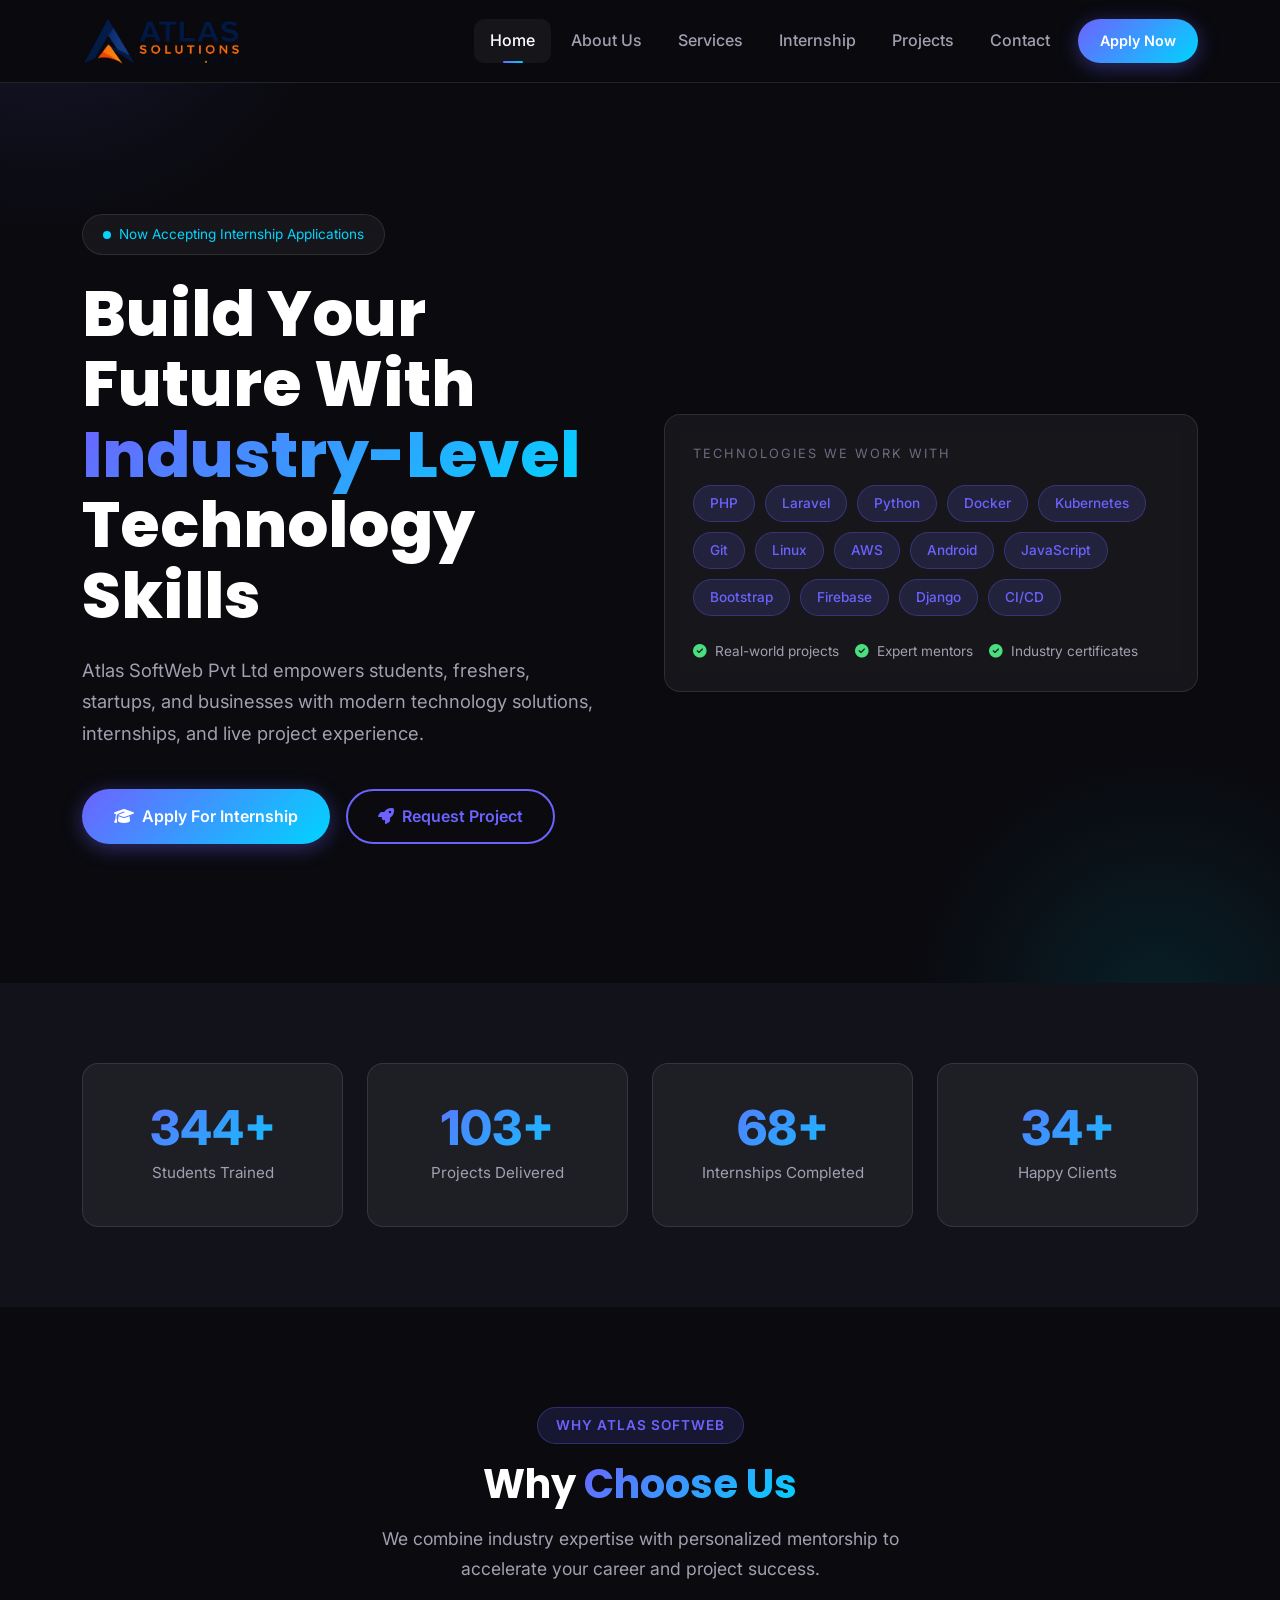
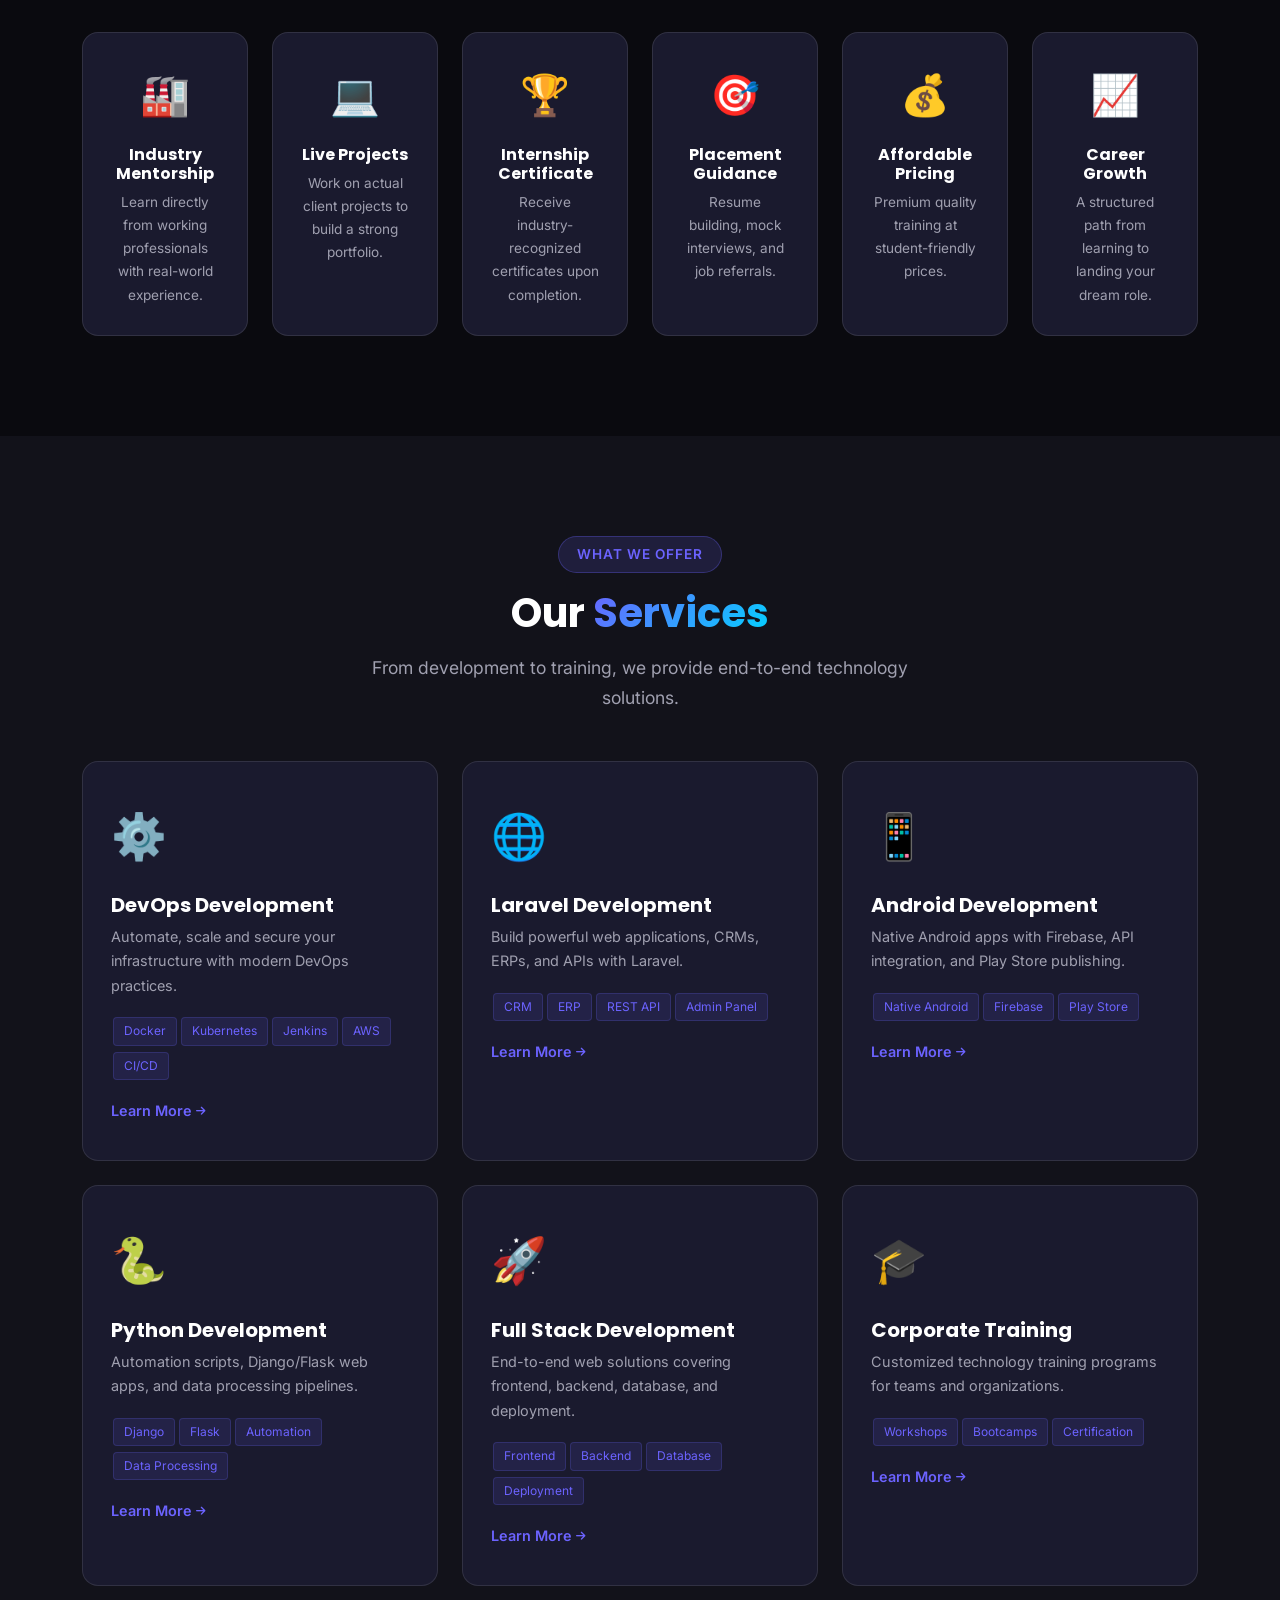
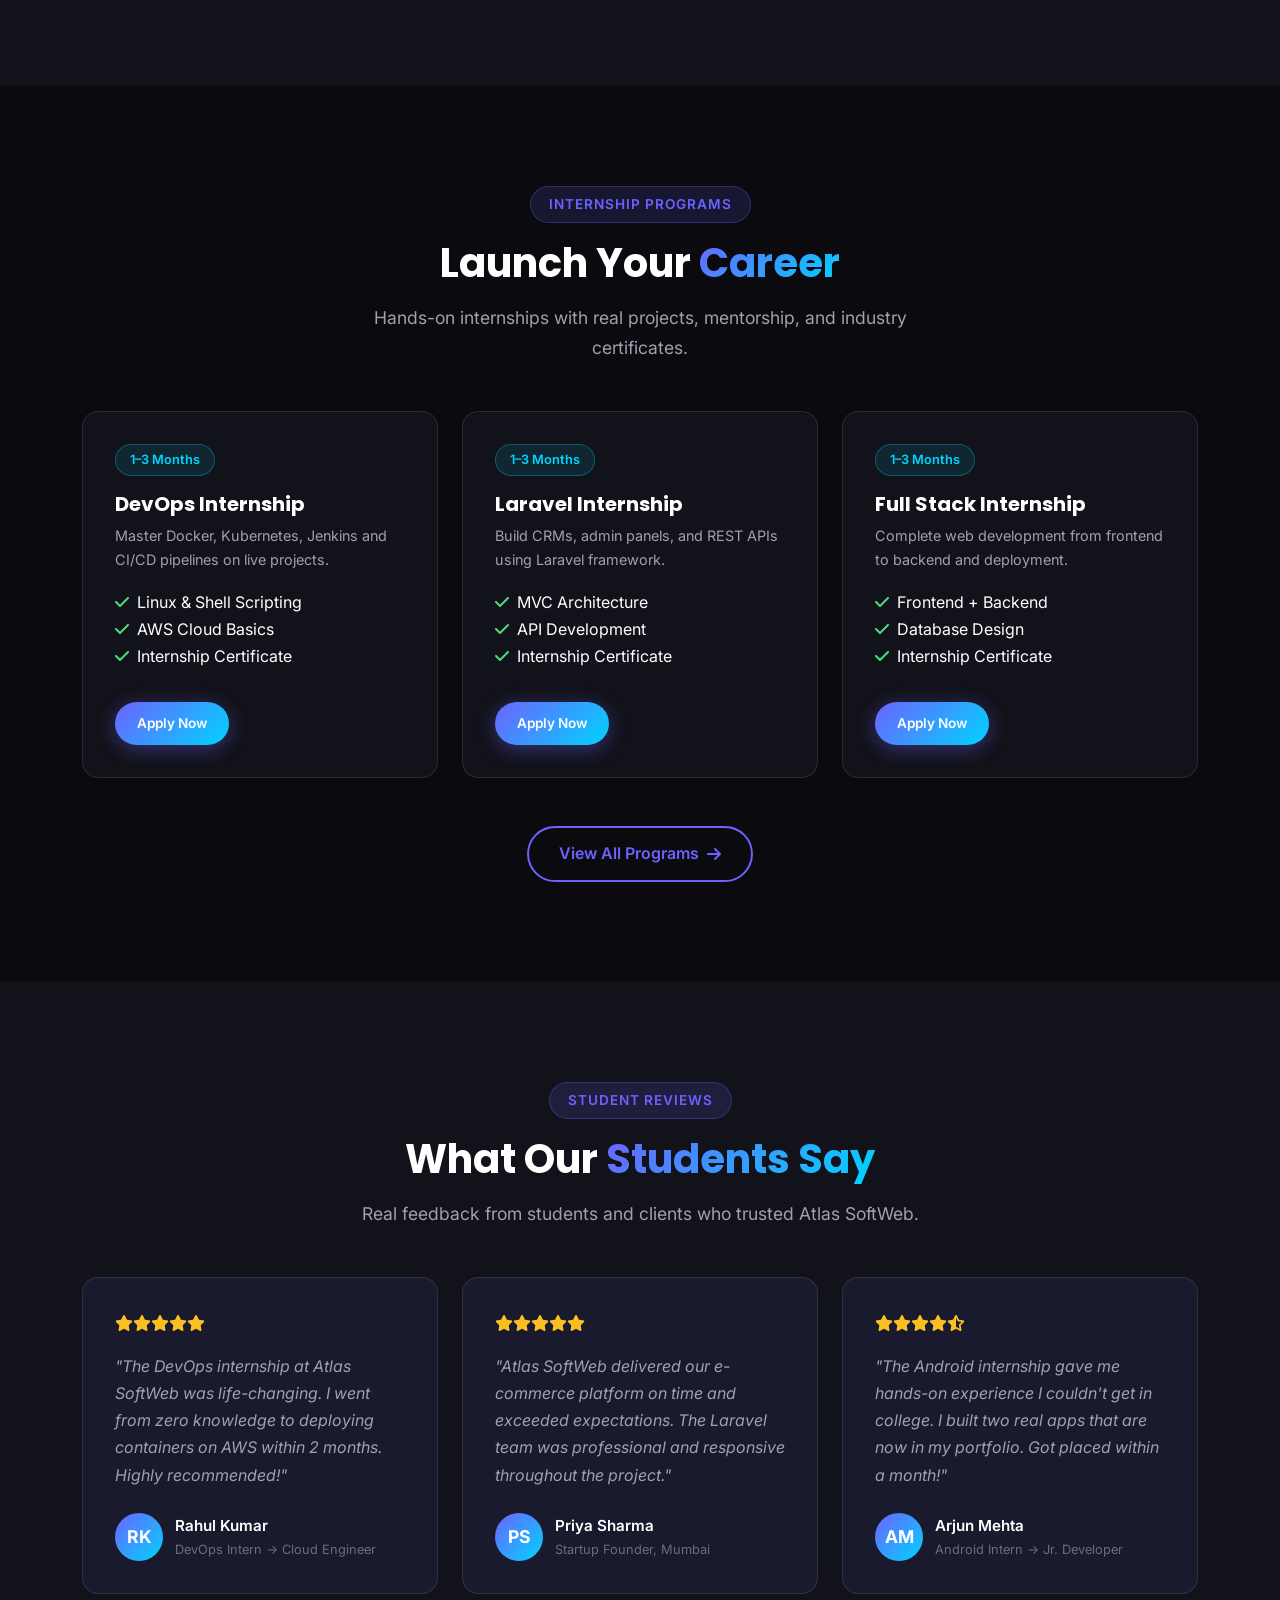
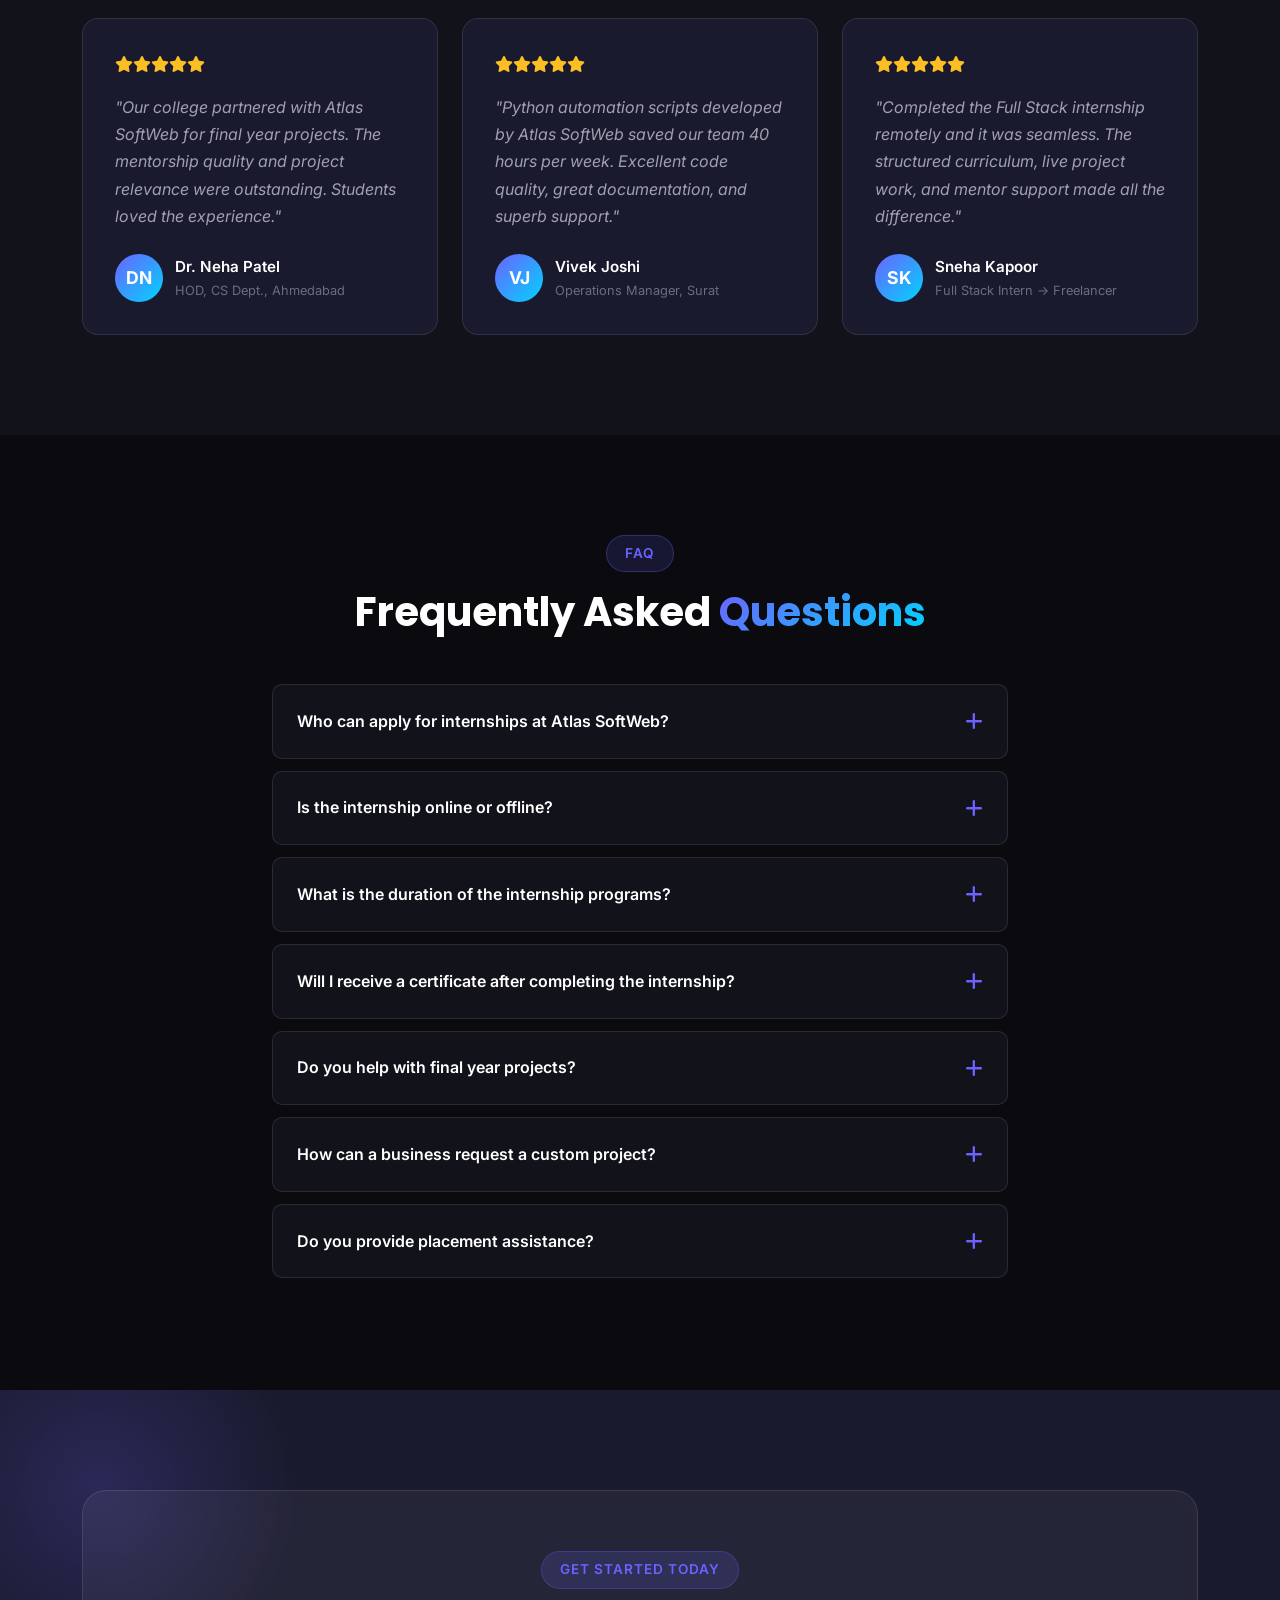
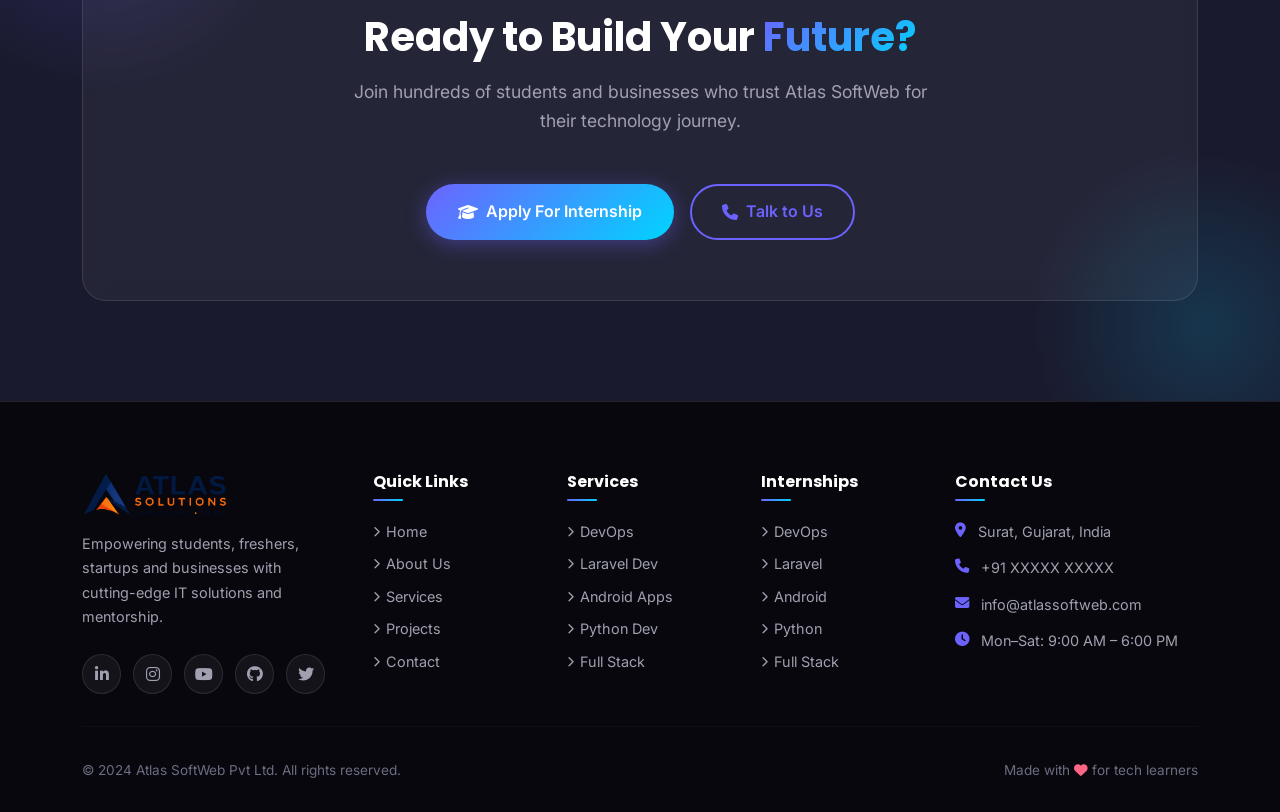
==== index.html @ e5ba309e "Add files via upload Initial Commit..." ====
<!DOCTYPE html>
<html lang="en">
<head>
  <meta charset="UTF-8" />
  <meta name="viewport" content="width=device-width, initial-scale=1.0" />
  <title>Atlas SoftWeb Pvt Ltd | IT Services, Training & Internship</title>
  <meta name="description" content="Atlas SoftWeb Pvt Ltd offers IT services, internship programs, live projects, and corporate training in DevOps, Laravel, Android, Python & Full Stack development." />
  <meta property="og:title" content="Atlas SoftWeb Pvt Ltd | IT Services & Training" />
  <meta property="og:description" content="Empowering students, freshers, startups and businesses with modern technology solutions, internships and live project experience." />
  <meta property="og:type" content="website" />
  <!-- Bootstrap 5 -->
  <link rel="stylesheet" href="https://cdn.jsdelivr.net/npm/bootstrap@5.3.2/dist/css/bootstrap.min.css" />
  <!-- Font Awesome -->
  <link rel="stylesheet" href="https://cdnjs.cloudflare.com/ajax/libs/font-awesome/6.5.0/css/all.min.css" />
  <!-- Google Fonts -->
  <link rel="preconnect" href="https://fonts.googleapis.com" />
  <link rel="preconnect" href="https://fonts.gstatic.com" crossorigin />
  <link href="https://fonts.googleapis.com/css2?family=Inter:wght@400;500;600&family=Poppins:wght@600;700;800&display=swap" rel="stylesheet" />
  <link rel="stylesheet" href="assets/css/style.css" />
</head>
<body>

<!-- ===== NAVBAR ===== -->
<nav class="navbar navbar-expand-lg">
  <div class="container">
    <a class="navbar-brand" href="index.html">
      <img src="assets/images/logo-optimized.png" onerror="this.src='assets/images/logo.svg'" alt="Atlas SoftWeb Pvt Ltd Logo" />
    </a>
    <button class="navbar-toggler" type="button" data-bs-toggle="collapse" data-bs-target="#navMenu" aria-controls="navMenu" aria-expanded="false" aria-label="Toggle navigation">
      <span class="navbar-toggler-icon"></span>
    </button>
    <div class="collapse navbar-collapse" id="navMenu">
      <ul class="navbar-nav ms-auto align-items-lg-center gap-1">
        <li class="nav-item"><a class="nav-link active" href="index.html">Home</a></li>
        <li class="nav-item"><a class="nav-link" href="about.html">About Us</a></li>
        <li class="nav-item"><a class="nav-link" href="services.html">Services</a></li>
        <li class="nav-item"><a class="nav-link" href="internship.html">Internship</a></li>
        <li class="nav-item"><a class="nav-link" href="projects.html">Projects</a></li>
        <li class="nav-item"><a class="nav-link" href="contact.html">Contact</a></li>
        <li class="nav-item ms-lg-2">
          <a class="btn-primary-custom" href="internship.html" style="padding:10px 22px;font-size:0.9rem;">Apply Now</a>
        </li>
      </ul>
    </div>
  </div>
</nav>

<!-- ===== HERO ===== -->
<section class="hero-section">
  <div class="container position-relative" style="z-index:1;">
    <div class="row align-items-center g-5">
      <div class="col-lg-6">
        <div class="hero-badge fade-in">
          <span class="dot"></span>
          Now Accepting Internship Applications
        </div>
        <h1 class="hero-title fade-in">
          Build Your Future With
          <span class="gradient-text">Industry-Level</span>
          Technology Skills
        </h1>
        <p class="hero-subtitle fade-in">Atlas SoftWeb Pvt Ltd empowers students, freshers, startups, and businesses with modern technology solutions, internships, and live project experience.</p>
        <div class="hero-buttons fade-in">
          <a href="internship.html" class="btn-primary-custom"><i class="fas fa-graduation-cap"></i> Apply For Internship</a>
          <a href="contact.html" class="btn-outline-custom"><i class="fas fa-rocket"></i> Request Project</a>
        </div>
      </div>
      <div class="col-lg-6 fade-in-right">
        <div class="tech-card">
          <p class="tech-card-title">Technologies We Work With</p>
          <div class="tech-tags">
            <span class="tech-tag">PHP</span>
            <span class="tech-tag">Laravel</span>
            <span class="tech-tag">Python</span>
            <span class="tech-tag">Docker</span>
            <span class="tech-tag">Kubernetes</span>
            <span class="tech-tag">Git</span>
            <span class="tech-tag">Linux</span>
            <span class="tech-tag">AWS</span>
            <span class="tech-tag">Android</span>
            <span class="tech-tag">JavaScript</span>
            <span class="tech-tag">Bootstrap</span>
            <span class="tech-tag">Firebase</span>
            <span class="tech-tag">Django</span>
            <span class="tech-tag">CI/CD</span>
          </div>
          <div class="mt-4 d-flex gap-3 flex-wrap">
            <div class="d-flex align-items-center gap-2" style="color:var(--text-secondary);font-size:.85rem;">
              <i class="fas fa-check-circle" style="color:#4ade80;"></i> Real-world projects
            </div>
            <div class="d-flex align-items-center gap-2" style="color:var(--text-secondary);font-size:.85rem;">
              <i class="fas fa-check-circle" style="color:#4ade80;"></i> Expert mentors
            </div>
            <div class="d-flex align-items-center gap-2" style="color:var(--text-secondary);font-size:.85rem;">
              <i class="fas fa-check-circle" style="color:#4ade80;"></i> Industry certificates
            </div>
          </div>
        </div>
      </div>
    </div>
  </div>
</section>

<!-- ===== STATS ===== -->
<section class="stats-section">
  <div class="container">
    <div class="row g-4">
      <div class="col-6 col-lg-3 fade-in">
        <div class="stat-card">
          <div class="stat-number" data-count="500" data-suffix="+">0+</div>
          <div class="stat-label">Students Trained</div>
        </div>
      </div>
      <div class="col-6 col-lg-3 fade-in">
        <div class="stat-card">
          <div class="stat-number" data-count="150" data-suffix="+">0+</div>
          <div class="stat-label">Projects Delivered</div>
        </div>
      </div>
      <div class="col-6 col-lg-3 fade-in">
        <div class="stat-card">
          <div class="stat-number" data-count="100" data-suffix="+">0+</div>
          <div class="stat-label">Internships Completed</div>
        </div>
      </div>
      <div class="col-6 col-lg-3 fade-in">
        <div class="stat-card">
          <div class="stat-number" data-count="50" data-suffix="+">0+</div>
          <div class="stat-label">Happy Clients</div>
        </div>
      </div>
    </div>
  </div>
</section>

<!-- ===== WHY CHOOSE US ===== -->
<section class="why-section">
  <div class="container">
    <div class="text-center mb-5 fade-in">
      <span class="section-badge">Why Atlas SoftWeb</span>
      <h2 class="section-title">Why <span class="gradient-text">Choose Us</span></h2>
      <p class="section-subtitle">We combine industry expertise with personalized mentorship to accelerate your career and project success.</p>
    </div>
    <div class="row g-4">
      <div class="col-md-4 col-lg-2 fade-in"><div class="why-card"><span class="why-icon">🏭</span><h6>Industry Mentorship</h6><p style="color:var(--text-secondary);font-size:.85rem;margin:0;">Learn directly from working professionals with real-world experience.</p></div></div>
      <div class="col-md-4 col-lg-2 fade-in"><div class="why-card"><span class="why-icon">💻</span><h6>Live Projects</h6><p style="color:var(--text-secondary);font-size:.85rem;margin:0;">Work on actual client projects to build a strong portfolio.</p></div></div>
      <div class="col-md-4 col-lg-2 fade-in"><div class="why-card"><span class="why-icon">🏆</span><h6>Internship Certificate</h6><p style="color:var(--text-secondary);font-size:.85rem;margin:0;">Receive industry-recognized certificates upon completion.</p></div></div>
      <div class="col-md-4 col-lg-2 fade-in"><div class="why-card"><span class="why-icon">🎯</span><h6>Placement Guidance</h6><p style="color:var(--text-secondary);font-size:.85rem;margin:0;">Resume building, mock interviews, and job referrals.</p></div></div>
      <div class="col-md-4 col-lg-2 fade-in"><div class="why-card"><span class="why-icon">💰</span><h6>Affordable Pricing</h6><p style="color:var(--text-secondary);font-size:.85rem;margin:0;">Premium quality training at student-friendly prices.</p></div></div>
      <div class="col-md-4 col-lg-2 fade-in"><div class="why-card"><span class="why-icon">📈</span><h6>Career Growth</h6><p style="color:var(--text-secondary);font-size:.85rem;margin:0;">A structured path from learning to landing your dream role.</p></div></div>
    </div>
  </div>
</section>

<!-- ===== SERVICES ===== -->
<section class="services-section">
  <div class="container">
    <div class="text-center mb-5 fade-in">
      <span class="section-badge">What We Offer</span>
      <h2 class="section-title">Our <span class="gradient-text">Services</span></h2>
      <p class="section-subtitle">From development to training, we provide end-to-end technology solutions.</p>
    </div>
    <div class="row g-4">
      <div class="col-md-6 col-lg-4 fade-in">
        <div class="service-card h-100">
          <span class="service-icon">⚙️</span>
          <h5>DevOps Development</h5>
          <p style="color:var(--text-secondary);font-size:.9rem;margin-bottom:1rem;">Automate, scale and secure your infrastructure with modern DevOps practices.</p>
          <div><span class="service-tag">Docker</span><span class="service-tag">Kubernetes</span><span class="service-tag">Jenkins</span><span class="service-tag">AWS</span><span class="service-tag">CI/CD</span></div>
          <a href="services.html" class="mt-3 d-inline-flex align-items-center gap-1" style="color:var(--primary);font-size:.9rem;font-weight:600;text-decoration:none;">Learn More <i class="fas fa-arrow-right fa-xs"></i></a>
        </div>
      </div>
      <div class="col-md-6 col-lg-4 fade-in">
        <div class="service-card h-100">
          <span class="service-icon">🌐</span>
          <h5>Laravel Development</h5>
          <p style="color:var(--text-secondary);font-size:.9rem;margin-bottom:1rem;">Build powerful web applications, CRMs, ERPs, and APIs with Laravel.</p>
          <div><span class="service-tag">CRM</span><span class="service-tag">ERP</span><span class="service-tag">REST API</span><span class="service-tag">Admin Panel</span></div>
          <a href="services.html" class="mt-3 d-inline-flex align-items-center gap-1" style="color:var(--primary);font-size:.9rem;font-weight:600;text-decoration:none;">Learn More <i class="fas fa-arrow-right fa-xs"></i></a>
        </div>
      </div>
      <div class="col-md-6 col-lg-4 fade-in">
        <div class="service-card h-100">
          <span class="service-icon">📱</span>
          <h5>Android Development</h5>
          <p style="color:var(--text-secondary);font-size:.9rem;margin-bottom:1rem;">Native Android apps with Firebase, API integration, and Play Store publishing.</p>
          <div><span class="service-tag">Native Android</span><span class="service-tag">Firebase</span><span class="service-tag">Play Store</span></div>
          <a href="services.html" class="mt-3 d-inline-flex align-items-center gap-1" style="color:var(--primary);font-size:.9rem;font-weight:600;text-decoration:none;">Learn More <i class="fas fa-arrow-right fa-xs"></i></a>
        </div>
      </div>
      <div class="col-md-6 col-lg-4 fade-in">
        <div class="service-card h-100">
          <span class="service-icon">🐍</span>
          <h5>Python Development</h5>
          <p style="color:var(--text-secondary);font-size:.9rem;margin-bottom:1rem;">Automation scripts, Django/Flask web apps, and data processing pipelines.</p>
          <div><span class="service-tag">Django</span><span class="service-tag">Flask</span><span class="service-tag">Automation</span><span class="service-tag">Data Processing</span></div>
          <a href="services.html" class="mt-3 d-inline-flex align-items-center gap-1" style="color:var(--primary);font-size:.9rem;font-weight:600;text-decoration:none;">Learn More <i class="fas fa-arrow-right fa-xs"></i></a>
        </div>
      </div>
      <div class="col-md-6 col-lg-4 fade-in">
        <div class="service-card h-100">
          <span class="service-icon">🚀</span>
          <h5>Full Stack Development</h5>
          <p style="color:var(--text-secondary);font-size:.9rem;margin-bottom:1rem;">End-to-end web solutions covering frontend, backend, database, and deployment.</p>
          <div><span class="service-tag">Frontend</span><span class="service-tag">Backend</span><span class="service-tag">Database</span><span class="service-tag">Deployment</span></div>
          <a href="services.html" class="mt-3 d-inline-flex align-items-center gap-1" style="color:var(--primary);font-size:.9rem;font-weight:600;text-decoration:none;">Learn More <i class="fas fa-arrow-right fa-xs"></i></a>
        </div>
      </div>
      <div class="col-md-6 col-lg-4 fade-in">
        <div class="service-card h-100">
          <span class="service-icon">🎓</span>
          <h5>Corporate Training</h5>
          <p style="color:var(--text-secondary);font-size:.9rem;margin-bottom:1rem;">Customized technology training programs for teams and organizations.</p>
          <div><span class="service-tag">Workshops</span><span class="service-tag">Bootcamps</span><span class="service-tag">Certification</span></div>
          <a href="services.html" class="mt-3 d-inline-flex align-items-center gap-1" style="color:var(--primary);font-size:.9rem;font-weight:600;text-decoration:none;">Learn More <i class="fas fa-arrow-right fa-xs"></i></a>
        </div>
      </div>
    </div>
  </div>
</section>

<!-- ===== INTERNSHIP PROGRAMS ===== -->
<section class="internship-section">
  <div class="container">
    <div class="text-center mb-5 fade-in">
      <span class="section-badge">Internship Programs</span>
      <h2 class="section-title">Launch Your <span class="gradient-text">Career</span></h2>
      <p class="section-subtitle">Hands-on internships with real projects, mentorship, and industry certificates.</p>
    </div>
    <div class="row g-4">
      <div class="col-md-6 col-lg-4 fade-in">
        <div class="internship-card">
          <span class="internship-badge">1–3 Months</span>
          <h5>DevOps Internship</h5>
          <p style="color:var(--text-secondary);font-size:.9rem;">Master Docker, Kubernetes, Jenkins and CI/CD pipelines on live projects.</p>
          <ul style="list-style:none;padding:0;margin-top:1rem;">
            <li><i class="fas fa-check feature-check"></i>Linux & Shell Scripting</li>
            <li><i class="fas fa-check feature-check"></i>AWS Cloud Basics</li>
            <li><i class="fas fa-check feature-check"></i>Internship Certificate</li>
          </ul>
          <a href="internship.html" class="btn-primary-custom mt-3" style="font-size:.85rem;padding:10px 22px;">Apply Now</a>
        </div>
      </div>
      <div class="col-md-6 col-lg-4 fade-in">
        <div class="internship-card">
          <span class="internship-badge">1–3 Months</span>
          <h5>Laravel Internship</h5>
          <p style="color:var(--text-secondary);font-size:.9rem;">Build CRMs, admin panels, and REST APIs using Laravel framework.</p>
          <ul style="list-style:none;padding:0;margin-top:1rem;">
            <li><i class="fas fa-check feature-check"></i>MVC Architecture</li>
            <li><i class="fas fa-check feature-check"></i>API Development</li>
            <li><i class="fas fa-check feature-check"></i>Internship Certificate</li>
          </ul>
          <a href="internship.html" class="btn-primary-custom mt-3" style="font-size:.85rem;padding:10px 22px;">Apply Now</a>
        </div>
      </div>
      <div class="col-md-6 col-lg-4 fade-in">
        <div class="internship-card">
          <span class="internship-badge">1–3 Months</span>
          <h5>Full Stack Internship</h5>
          <p style="color:var(--text-secondary);font-size:.9rem;">Complete web development from frontend to backend and deployment.</p>
          <ul style="list-style:none;padding:0;margin-top:1rem;">
            <li><i class="fas fa-check feature-check"></i>Frontend + Backend</li>
            <li><i class="fas fa-check feature-check"></i>Database Design</li>
            <li><i class="fas fa-check feature-check"></i>Internship Certificate</li>
          </ul>
          <a href="internship.html" class="btn-primary-custom mt-3" style="font-size:.85rem;padding:10px 22px;">Apply Now</a>
        </div>
      </div>
    </div>
    <div class="text-center mt-5 fade-in">
      <a href="internship.html" class="btn-outline-custom">View All Programs <i class="fas fa-arrow-right"></i></a>
    </div>
  </div>
</section>

<!-- ===== TESTIMONIALS ===== -->
<section class="testimonials-section">
  <div class="container">
    <div class="text-center mb-5 fade-in">
      <span class="section-badge">Student Reviews</span>
      <h2 class="section-title">What Our <span class="gradient-text">Students Say</span></h2>
      <p class="section-subtitle">Real feedback from students and clients who trusted Atlas SoftWeb.</p>
    </div>
    <div class="row g-4">
      <div class="col-md-6 col-lg-4 fade-in">
        <div class="testimonial-card">
          <div class="testimonial-stars"><i class="fas fa-star"></i><i class="fas fa-star"></i><i class="fas fa-star"></i><i class="fas fa-star"></i><i class="fas fa-star"></i></div>
          <p class="testimonial-text">"The DevOps internship at Atlas SoftWeb was life-changing. I went from zero knowledge to deploying containers on AWS within 2 months. Highly recommended!"</p>
          <div class="testimonial-author"><div class="testimonial-avatar">RK</div><div><div class="testimonial-name">Rahul Kumar</div><div class="testimonial-role">DevOps Intern → Cloud Engineer</div></div></div>
        </div>
      </div>
      <div class="col-md-6 col-lg-4 fade-in">
        <div class="testimonial-card">
          <div class="testimonial-stars"><i class="fas fa-star"></i><i class="fas fa-star"></i><i class="fas fa-star"></i><i class="fas fa-star"></i><i class="fas fa-star"></i></div>
          <p class="testimonial-text">"Atlas SoftWeb delivered our e-commerce platform on time and exceeded expectations. The Laravel team was professional and responsive throughout the project."</p>
          <div class="testimonial-author"><div class="testimonial-avatar">PS</div><div><div class="testimonial-name">Priya Sharma</div><div class="testimonial-role">Startup Founder, Mumbai</div></div></div>
        </div>
      </div>
      <div class="col-md-6 col-lg-4 fade-in">
        <div class="testimonial-card">
          <div class="testimonial-stars"><i class="fas fa-star"></i><i class="fas fa-star"></i><i class="fas fa-star"></i><i class="fas fa-star"></i><i class="fas fa-star-half-alt"></i></div>
          <p class="testimonial-text">"The Android internship gave me hands-on experience I couldn't get in college. I built two real apps that are now in my portfolio. Got placed within a month!"</p>
          <div class="testimonial-author"><div class="testimonial-avatar">AM</div><div><div class="testimonial-name">Arjun Mehta</div><div class="testimonial-role">Android Intern → Jr. Developer</div></div></div>
        </div>
      </div>
      <div class="col-md-6 col-lg-4 fade-in">
        <div class="testimonial-card">
          <div class="testimonial-stars"><i class="fas fa-star"></i><i class="fas fa-star"></i><i class="fas fa-star"></i><i class="fas fa-star"></i><i class="fas fa-star"></i></div>
          <p class="testimonial-text">"Our college partnered with Atlas SoftWeb for final year projects. The mentorship quality and project relevance were outstanding. Students loved the experience."</p>
          <div class="testimonial-author"><div class="testimonial-avatar">DN</div><div><div class="testimonial-name">Dr. Neha Patel</div><div class="testimonial-role">HOD, CS Dept., Ahmedabad</div></div></div>
        </div>
      </div>
      <div class="col-md-6 col-lg-4 fade-in">
        <div class="testimonial-card">
          <div class="testimonial-stars"><i class="fas fa-star"></i><i class="fas fa-star"></i><i class="fas fa-star"></i><i class="fas fa-star"></i><i class="fas fa-star"></i></div>
          <p class="testimonial-text">"Python automation scripts developed by Atlas SoftWeb saved our team 40 hours per week. Excellent code quality, great documentation, and superb support."</p>
          <div class="testimonial-author"><div class="testimonial-avatar">VJ</div><div><div class="testimonial-name">Vivek Joshi</div><div class="testimonial-role">Operations Manager, Surat</div></div></div>
        </div>
      </div>
      <div class="col-md-6 col-lg-4 fade-in">
        <div class="testimonial-card">
          <div class="testimonial-stars"><i class="fas fa-star"></i><i class="fas fa-star"></i><i class="fas fa-star"></i><i class="fas fa-star"></i><i class="fas fa-star"></i></div>
          <p class="testimonial-text">"Completed the Full Stack internship remotely and it was seamless. The structured curriculum, live project work, and mentor support made all the difference."</p>
          <div class="testimonial-author"><div class="testimonial-avatar">SK</div><div><div class="testimonial-name">Sneha Kapoor</div><div class="testimonial-role">Full Stack Intern → Freelancer</div></div></div>
        </div>
      </div>
    </div>
  </div>
</section>

<!-- ===== FAQ ===== -->
<section class="faq-section">
  <div class="container">
    <div class="row justify-content-center">
      <div class="col-lg-8">
        <div class="text-center mb-5 fade-in">
          <span class="section-badge">FAQ</span>
          <h2 class="section-title">Frequently Asked <span class="gradient-text">Questions</span></h2>
        </div>
        <div class="fade-in">
          <div class="faq-item">
            <div class="faq-question">Who can apply for internships at Atlas SoftWeb? <span class="faq-icon"><i class="fas fa-plus"></i></span></div>
            <div class="faq-answer">Any student pursuing B.Tech, BCA, MCA, or diploma courses in IT/CS can apply. Freshers and graduates looking to upskill are also welcome.</div>
          </div>
          <div class="faq-item">
            <div class="faq-question">Is the internship online or offline? <span class="faq-icon"><i class="fas fa-plus"></i></span></div>
            <div class="faq-answer">We offer both online (remote) and offline (in-person) internship modes. You can choose based on your preference and location.</div>
          </div>
          <div class="faq-item">
            <div class="faq-question">What is the duration of the internship programs? <span class="faq-icon"><i class="fas fa-plus"></i></span></div>
            <div class="faq-answer">Our internship programs typically run for 1 to 3 months, depending on the technology domain and your learning pace.</div>
          </div>
          <div class="faq-item">
            <div class="faq-question">Will I receive a certificate after completing the internship? <span class="faq-icon"><i class="fas fa-plus"></i></span></div>
            <div class="faq-answer">Yes, every intern who successfully completes the program receives an official industry-recognized internship completion certificate from Atlas SoftWeb Pvt Ltd.</div>
          </div>
          <div class="faq-item">
            <div class="faq-question">Do you help with final year projects? <span class="faq-icon"><i class="fas fa-plus"></i></span></div>
            <div class="faq-answer">Absolutely. We provide complete guidance and development support for final year projects across all our domains — DevOps, Laravel, Android, Python, and Full Stack.</div>
          </div>
          <div class="faq-item">
            <div class="faq-question">How can a business request a custom project? <span class="faq-icon"><i class="fas fa-plus"></i></span></div>
            <div class="faq-answer">Visit our Contact page and fill out the project request form. Our team will get back to you within 24 hours to discuss your requirements.</div>
          </div>
          <div class="faq-item">
            <div class="faq-question">Do you provide placement assistance? <span class="faq-icon"><i class="fas fa-plus"></i></span></div>
            <div class="faq-answer">Yes. We provide resume building, LinkedIn profile optimization, mock interview sessions, and referrals for placement opportunities.</div>
          </div>
        </div>
      </div>
    </div>
  </div>
</section>

<!-- ===== CTA ===== -->
<section class="cta-section">
  <div class="container">
    <div class="cta-box fade-in">
      <span class="section-badge">Get Started Today</span>
      <h2 class="section-title mt-2">Ready to Build Your <span class="gradient-text">Future?</span></h2>
      <p class="section-subtitle">Join hundreds of students and businesses who trust Atlas SoftWeb for their technology journey.</p>
      <div class="d-flex flex-wrap gap-3 justify-content-center">
        <a href="internship.html" class="btn-primary-custom"><i class="fas fa-graduation-cap"></i> Apply For Internship</a>
        <a href="contact.html" class="btn-outline-custom"><i class="fas fa-phone"></i> Talk to Us</a>
      </div>
    </div>
  </div>
</section>

<!-- ===== FOOTER ===== -->
<footer class="footer">
  <div class="container">
    <div class="row g-5">
      <div class="col-lg-3 col-md-6">
        <div class="footer-brand"><img src="assets/images/logo-optimized.png" onerror="this.src='assets/images/logo.svg'" alt="Atlas SoftWeb" /></div>
        <p class="footer-desc">Empowering students, freshers, startups and businesses with cutting-edge IT solutions and mentorship.</p>
        <div class="footer-social">
          <a href="#" class="social-link" aria-label="LinkedIn"><i class="fab fa-linkedin-in"></i></a>
          <a href="#" class="social-link" aria-label="Instagram"><i class="fab fa-instagram"></i></a>
          <a href="#" class="social-link" aria-label="YouTube"><i class="fab fa-youtube"></i></a>
          <a href="#" class="social-link" aria-label="GitHub"><i class="fab fa-github"></i></a>
          <a href="#" class="social-link" aria-label="Twitter"><i class="fab fa-twitter"></i></a>
        </div>
      </div>
      <div class="col-lg-2 col-md-6">
        <h6 class="footer-heading">Quick Links</h6>
        <ul class="footer-links">
          <li><a href="index.html"><i class="fas fa-chevron-right fa-xs"></i> Home</a></li>
          <li><a href="about.html"><i class="fas fa-chevron-right fa-xs"></i> About Us</a></li>
          <li><a href="services.html"><i class="fas fa-chevron-right fa-xs"></i> Services</a></li>
          <li><a href="projects.html"><i class="fas fa-chevron-right fa-xs"></i> Projects</a></li>
          <li><a href="contact.html"><i class="fas fa-chevron-right fa-xs"></i> Contact</a></li>
        </ul>
      </div>
      <div class="col-lg-2 col-md-6">
        <h6 class="footer-heading">Services</h6>
        <ul class="footer-links">
          <li><a href="services.html"><i class="fas fa-chevron-right fa-xs"></i> DevOps</a></li>
          <li><a href="services.html"><i class="fas fa-chevron-right fa-xs"></i> Laravel Dev</a></li>
          <li><a href="services.html"><i class="fas fa-chevron-right fa-xs"></i> Android Apps</a></li>
          <li><a href="services.html"><i class="fas fa-chevron-right fa-xs"></i> Python Dev</a></li>
          <li><a href="services.html"><i class="fas fa-chevron-right fa-xs"></i> Full Stack</a></li>
        </ul>
      </div>
      <div class="col-lg-2 col-md-6">
        <h6 class="footer-heading">Internships</h6>
        <ul class="footer-links">
          <li><a href="internship.html"><i class="fas fa-chevron-right fa-xs"></i> DevOps</a></li>
          <li><a href="internship.html"><i class="fas fa-chevron-right fa-xs"></i> Laravel</a></li>
          <li><a href="internship.html"><i class="fas fa-chevron-right fa-xs"></i> Android</a></li>
          <li><a href="internship.html"><i class="fas fa-chevron-right fa-xs"></i> Python</a></li>
          <li><a href="internship.html"><i class="fas fa-chevron-right fa-xs"></i> Full Stack</a></li>
        </ul>
      </div>
      <div class="col-lg-3 col-md-6">
        <h6 class="footer-heading">Contact Us</h6>
        <div class="footer-contact-item"><i class="fas fa-map-marker-alt"></i><span>Surat, Gujarat, India</span></div>
        <div class="footer-contact-item"><i class="fas fa-phone"></i><span>+91 XXXXX XXXXX</span></div>
        <div class="footer-contact-item"><i class="fas fa-envelope"></i><span>info@atlassoftweb.com</span></div>
        <div class="footer-contact-item"><i class="fas fa-clock"></i><span>Mon–Sat: 9:00 AM – 6:00 PM</span></div>
      </div>
    </div>
    <hr class="footer-divider" />
    <div class="d-flex flex-wrap justify-content-between align-items-center footer-bottom">
      <p class="mb-0">© 2024 Atlas SoftWeb Pvt Ltd. All rights reserved.</p>
      <p class="mb-0">Made with <i class="fas fa-heart" style="color:var(--accent);"></i> for tech learners</p>
    </div>
  </div>
</footer>

<!-- Scroll To Top -->
<button id="scrollTop" aria-label="Scroll to top"><i class="fas fa-chevron-up"></i></button>

<!-- Bootstrap JS -->
<script src="https://cdn.jsdelivr.net/npm/bootstrap@5.3.2/dist/js/bootstrap.bundle.min.js"></script>
<script src="assets/js/script.js"></script>
</body>
</html>
---- assets/css/style.css ----
/* ============================================================
   Atlas SoftWeb Pvt Ltd - Main Stylesheet
   ============================================================ */

/* ---------- CSS Variables ---------- */
:root {
  --primary: #6c63ff;
  --primary-dark: #5a52d5;
  --secondary: #00d4ff;
  --accent: #ff6584;
  --bg-dark: #0a0a0f;
  --bg-card: #12121a;
  --bg-card2: #1a1a2e;
  --glass: rgba(255,255,255,0.05);
  --glass-border: rgba(255,255,255,0.1);
  --text-primary: #ffffff;
  --text-secondary: #a0a0b0;
  --text-muted: #6c6c80;
  --gradient: linear-gradient(135deg, #6c63ff 0%, #00d4ff 100%);
  --gradient2: linear-gradient(135deg, #ff6584 0%, #6c63ff 100%);
  --shadow: 0 20px 60px rgba(108,99,255,0.2);
  --shadow-sm: 0 8px 32px rgba(0,0,0,0.3);
  --radius: 16px;
  --radius-sm: 10px;
  --transition: all 0.3s ease;
}

/* ---------- Base ---------- */
*, *::before, *::after { box-sizing: border-box; margin: 0; padding: 0; }

html { scroll-behavior: smooth; }

body {
  font-family: 'Inter', 'Segoe UI', sans-serif;
  background-color: var(--bg-dark);
  color: var(--text-primary);
  overflow-x: hidden;
  line-height: 1.7;
}

/* ---------- Scrollbar ---------- */
::-webkit-scrollbar { width: 6px; }
::-webkit-scrollbar-track { background: var(--bg-dark); }
::-webkit-scrollbar-thumb { background: var(--primary); border-radius: 3px; }

/* ---------- Typography ---------- */
h1,h2,h3,h4,h5,h6 { font-family: 'Poppins', sans-serif; font-weight: 700; line-height: 1.2; }
.gradient-text { background: var(--gradient); -webkit-background-clip: text; -webkit-text-fill-color: transparent; background-clip: text; }
.section-title { font-size: 2.5rem; margin-bottom: 1rem; }
.section-subtitle { color: var(--text-secondary); font-size: 1.1rem; max-width: 600px; margin: 0 auto 3rem; }
.section-badge { display: inline-block; padding: 6px 18px; border-radius: 50px; background: rgba(108,99,255,0.15); border: 1px solid rgba(108,99,255,0.3); color: var(--primary); font-size: 0.85rem; font-weight: 600; letter-spacing: 1px; text-transform: uppercase; margin-bottom: 1rem; }

/* ---------- Buttons ---------- */
.btn-primary-custom {
  background: var(--gradient);
  border: none;
  color: #fff;
  padding: 14px 32px;
  border-radius: 50px;
  font-weight: 600;
  font-size: 1rem;
  transition: var(--transition);
  box-shadow: 0 4px 20px rgba(108,99,255,0.4);
  text-decoration: none;
  display: inline-flex;
  align-items: center;
  gap: 8px;
}
.btn-primary-custom:hover { transform: translateY(-2px); box-shadow: 0 8px 30px rgba(108,99,255,0.6); color: #fff; }

.btn-outline-custom {
  background: transparent;
  border: 2px solid var(--primary);
  color: var(--primary);
  padding: 12px 30px;
  border-radius: 50px;
  font-weight: 600;
  font-size: 1rem;
  transition: var(--transition);
  text-decoration: none;
  display: inline-flex;
  align-items: center;
  gap: 8px;
}
.btn-outline-custom:hover { background: var(--primary); color: #fff; transform: translateY(-2px); }

/* ---------- Navbar ---------- */
.navbar {
  background: rgba(10,10,15,0.95);
  backdrop-filter: blur(20px);
  -webkit-backdrop-filter: blur(20px);
  border-bottom: 1px solid var(--glass-border);
  padding: 12px 0;
  transition: var(--transition);
  position: sticky;
  top: 0;
  z-index: 1000;
}
.navbar.scrolled { box-shadow: 0 4px 30px rgba(0,0,0,0.5); }
.navbar-brand img { height: 48px; width: auto; object-fit: contain; }
.navbar-nav .nav-link { color: var(--text-secondary) !important; font-weight: 500; padding: 8px 16px !important; border-radius: var(--radius-sm); transition: var(--transition); position: relative; }
.navbar-nav .nav-link:hover, .navbar-nav .nav-link.active { color: var(--text-primary) !important; background: var(--glass); }
.navbar-nav .nav-link.active::after { content:''; position: absolute; bottom: 0; left: 50%; transform: translateX(-50%); width: 20px; height: 2px; background: var(--gradient); border-radius: 2px; }
.navbar-toggler { border: 1px solid var(--glass-border); color: var(--text-primary); }
.navbar-toggler-icon { background-image: url("data:image/svg+xml,%3csvg xmlns='http://www.w3.org/2000/svg' viewBox='0 0 30 30'%3e%3cpath stroke='rgba(255,255,255,0.8)' stroke-linecap='round' stroke-miterlimit='10' stroke-width='2' d='M4 7h22M4 15h22M4 23h22'/%3e%3c/svg%3e"); }

/* ---------- Hero Section ---------- */
.hero-section {
  min-height: 100vh;
  background: var(--bg-dark);
  display: flex;
  align-items: center;
  position: relative;
  overflow: hidden;
  padding: 120px 0 80px;
}
.hero-section::before {
  content: '';
  position: absolute;
  top: -50%;
  left: -20%;
  width: 600px;
  height: 600px;
  background: radial-gradient(circle, rgba(108,99,255,0.15) 0%, transparent 70%);
  border-radius: 50%;
  pointer-events: none;
}
.hero-section::after {
  content: '';
  position: absolute;
  bottom: -30%;
  right: -10%;
  width: 500px;
  height: 500px;
  background: radial-gradient(circle, rgba(0,212,255,0.1) 0%, transparent 70%);
  border-radius: 50%;
  pointer-events: none;
}
.hero-title { font-size: clamp(2.2rem, 5vw, 4rem); font-weight: 800; line-height: 1.1; margin-bottom: 1.5rem; }
.hero-subtitle { font-size: 1.15rem; color: var(--text-secondary); margin-bottom: 2.5rem; max-width: 520px; }
.hero-buttons { display: flex; flex-wrap: wrap; gap: 16px; margin-bottom: 3rem; }

/* Tech showcase */
.tech-card {
  background: var(--glass);
  border: 1px solid var(--glass-border);
  border-radius: var(--radius);
  padding: 28px;
  backdrop-filter: blur(10px);
}
.tech-card-title { font-size: 0.8rem; text-transform: uppercase; letter-spacing: 2px; color: var(--text-muted); margin-bottom: 20px; }
.tech-tags { display: flex; flex-wrap: wrap; gap: 10px; }
.tech-tag {
  background: rgba(108,99,255,0.15);
  border: 1px solid rgba(108,99,255,0.3);
  color: var(--primary);
  padding: 6px 16px;
  border-radius: 50px;
  font-size: 0.85rem;
  font-weight: 500;
  transition: var(--transition);
  cursor: default;
}
.tech-tag:hover { background: var(--primary); color: #fff; transform: translateY(-2px); }

/* Floating badge */
.hero-badge {
  display: inline-flex;
  align-items: center;
  gap: 8px;
  background: var(--glass);
  border: 1px solid var(--glass-border);
  border-radius: 50px;
  padding: 8px 20px;
  font-size: 0.85rem;
  color: var(--secondary);
  margin-bottom: 1.5rem;
  backdrop-filter: blur(10px);
}
.hero-badge .dot { width: 8px; height: 8px; background: var(--secondary); border-radius: 50%; animation: pulse-dot 2s infinite; }
@keyframes pulse-dot { 0%,100% { opacity: 1; transform: scale(1); } 50% { opacity: 0.5; transform: scale(1.5); } }

/* ---------- Stats Section ---------- */
.stats-section { padding: 80px 0; background: var(--bg-card); position: relative; }
.stat-card {
  text-align: center;
  padding: 40px 20px;
  border-radius: var(--radius);
  background: var(--glass);
  border: 1px solid var(--glass-border);
  transition: var(--transition);
}
.stat-card:hover { transform: translateY(-5px); border-color: rgba(108,99,255,0.4); }
.stat-number { font-size: 3rem; font-weight: 800; background: var(--gradient); -webkit-background-clip: text; -webkit-text-fill-color: transparent; background-clip: text; line-height: 1; }
.stat-label { color: var(--text-secondary); font-size: 0.95rem; margin-top: 8px; }

/* ---------- Cards (Generic) ---------- */
.glass-card {
  background: var(--bg-card);
  border: 1px solid var(--glass-border);
  border-radius: var(--radius);
  padding: 32px;
  transition: var(--transition);
  position: relative;
  overflow: hidden;
}
.glass-card::before {
  content: '';
  position: absolute;
  top: 0; left: 0; right: 0;
  height: 2px;
  background: var(--gradient);
  transform: scaleX(0);
  transition: var(--transition);
}
.glass-card:hover { transform: translateY(-6px); border-color: rgba(108,99,255,0.4); box-shadow: var(--shadow); }
.glass-card:hover::before { transform: scaleX(1); }

.icon-box {
  width: 60px; height: 60px;
  border-radius: var(--radius-sm);
  background: rgba(108,99,255,0.15);
  display: flex; align-items: center; justify-content: center;
  font-size: 1.5rem;
  color: var(--primary);
  margin-bottom: 1.2rem;
  transition: var(--transition);
}
.glass-card:hover .icon-box { background: var(--gradient); color: #fff; }

/* ---------- Why Choose Us ---------- */
.why-section { padding: 100px 0; }
.why-card { background: var(--bg-card2); border: 1px solid var(--glass-border); border-radius: var(--radius); padding: 28px; text-align: center; transition: var(--transition); height: 100%; }
.why-card:hover { transform: translateY(-5px); border-color: rgba(108,99,255,0.5); box-shadow: var(--shadow-sm); }
.why-icon { font-size: 2.5rem; margin-bottom: 1rem; display: block; }

/* ---------- Services Section ---------- */
.services-section { padding: 100px 0; background: var(--bg-card); }
.service-card { background: var(--bg-card2); border: 1px solid var(--glass-border); border-radius: var(--radius); padding: 36px 28px; transition: var(--transition); height: 100%; position: relative; overflow: hidden; }
.service-card::after { content: ''; position: absolute; bottom: 0; left: 0; right: 0; height: 3px; background: var(--gradient); transform: scaleX(0); transition: var(--transition); }
.service-card:hover { transform: translateY(-8px); box-shadow: var(--shadow); }
.service-card:hover::after { transform: scaleX(1); }
.service-icon { font-size: 2.8rem; margin-bottom: 1.2rem; display: block; }
.service-tag { display: inline-block; background: rgba(108,99,255,0.12); border: 1px solid rgba(108,99,255,0.2); color: var(--primary); padding: 3px 10px; border-radius: 4px; font-size: 0.75rem; margin: 3px 2px; }

/* ---------- Internship Section ---------- */
.internship-section { padding: 100px 0; }
.internship-card { background: var(--bg-card); border: 1px solid var(--glass-border); border-radius: var(--radius); padding: 32px; height: 100%; transition: var(--transition); }
.internship-card:hover { transform: translateY(-6px); border-color: rgba(0,212,255,0.4); box-shadow: 0 20px 60px rgba(0,212,255,0.1); }
.internship-badge { background: rgba(0,212,255,0.1); border: 1px solid rgba(0,212,255,0.3); color: var(--secondary); padding: 4px 14px; border-radius: 50px; font-size: 0.8rem; font-weight: 600; display: inline-block; margin-bottom: 1rem; }
.feature-check { color: #4ade80; margin-right: 8px; }

/* ---------- Testimonials ---------- */
.testimonials-section { padding: 100px 0; background: var(--bg-card); }
.testimonial-card { background: var(--bg-card2); border: 1px solid var(--glass-border); border-radius: var(--radius); padding: 32px; transition: var(--transition); height: 100%; }
.testimonial-card:hover { transform: translateY(-5px); border-color: rgba(108,99,255,0.3); }
.testimonial-stars { color: #fbbf24; font-size: 1rem; margin-bottom: 1rem; }
.testimonial-text { color: var(--text-secondary); font-style: italic; line-height: 1.7; margin-bottom: 1.5rem; }
.testimonial-author { display: flex; align-items: center; gap: 12px; }
.testimonial-avatar { width: 48px; height: 48px; border-radius: 50%; background: var(--gradient); display: flex; align-items: center; justify-content: center; font-weight: 700; font-size: 1.1rem; color: #fff; flex-shrink: 0; }
.testimonial-name { font-weight: 600; font-size: 0.95rem; }
.testimonial-role { color: var(--text-muted); font-size: 0.8rem; }

/* ---------- FAQ ---------- */
.faq-section { padding: 100px 0; }
.faq-item { background: var(--bg-card); border: 1px solid var(--glass-border); border-radius: var(--radius-sm); margin-bottom: 12px; overflow: hidden; transition: var(--transition); }
.faq-item:hover { border-color: rgba(108,99,255,0.3); }
.faq-question { padding: 20px 24px; cursor: pointer; display: flex; justify-content: space-between; align-items: center; font-weight: 600; color: var(--text-primary); user-select: none; }
.faq-question .faq-icon { color: var(--primary); transition: var(--transition); font-size: 1.2rem; }
.faq-item.active .faq-icon { transform: rotate(45deg); }
.faq-answer { padding: 0 24px; max-height: 0; overflow: hidden; transition: max-height 0.4s ease, padding 0.3s ease; color: var(--text-secondary); }
.faq-item.active .faq-answer { max-height: 200px; padding: 0 24px 20px; }

/* ---------- CTA Section ---------- */
.cta-section { padding: 100px 0; background: var(--bg-card2); position: relative; overflow: hidden; }
.cta-section::before { content: ''; position: absolute; top: -100px; left: -100px; width: 400px; height: 400px; background: radial-gradient(circle, rgba(108,99,255,0.2) 0%, transparent 70%); border-radius: 50%; }
.cta-section::after { content: ''; position: absolute; bottom: -100px; right: -100px; width: 350px; height: 350px; background: radial-gradient(circle, rgba(0,212,255,0.15) 0%, transparent 70%); border-radius: 50%; }
.cta-box { background: var(--glass); border: 1px solid var(--glass-border); border-radius: 24px; padding: 60px 40px; text-align: center; backdrop-filter: blur(10px); position: relative; z-index: 1; }

/* ---------- Footer ---------- */
.footer { background: #07070d; border-top: 1px solid var(--glass-border); padding: 70px 0 30px; }
.footer-brand img { height: 44px; margin-bottom: 1rem; }
.footer-desc { color: var(--text-secondary); font-size: 0.9rem; line-height: 1.7; max-width: 260px; }
.footer-heading { font-size: 1rem; font-weight: 700; color: var(--text-primary); margin-bottom: 1.2rem; position: relative; padding-bottom: 10px; }
.footer-heading::after { content: ''; position: absolute; bottom: 0; left: 0; width: 30px; height: 2px; background: var(--gradient); border-radius: 2px; }
.footer-links { list-style: none; padding: 0; }
.footer-links li { margin-bottom: 8px; }
.footer-links a { color: var(--text-secondary); text-decoration: none; font-size: 0.9rem; transition: var(--transition); display: flex; align-items: center; gap: 6px; }
.footer-links a:hover { color: var(--primary); padding-left: 4px; }
.footer-contact-item { display: flex; align-items: flex-start; gap: 12px; margin-bottom: 12px; color: var(--text-secondary); font-size: 0.9rem; }
.footer-contact-item i { color: var(--primary); margin-top: 3px; flex-shrink: 0; }
.footer-social { display: flex; gap: 12px; margin-top: 1.5rem; }
.social-link { width: 40px; height: 40px; border-radius: 50%; background: var(--glass); border: 1px solid var(--glass-border); display: flex; align-items: center; justify-content: center; color: var(--text-secondary); text-decoration: none; transition: var(--transition); font-size: 1rem; }
.social-link:hover { background: var(--gradient); border-color: transparent; color: #fff; transform: translateY(-3px); }
.footer-divider { border-color: var(--glass-border); margin: 2rem 0; }
.footer-bottom { color: var(--text-muted); font-size: 0.85rem; }

/* ---------- Scroll to Top ---------- */
#scrollTop { position: fixed; bottom: 30px; right: 30px; width: 48px; height: 48px; background: var(--gradient); border: none; border-radius: 50%; color: #fff; font-size: 1.2rem; cursor: pointer; display: flex; align-items: center; justify-content: center; box-shadow: 0 4px 20px rgba(108,99,255,0.5); opacity: 0; pointer-events: none; transition: var(--transition); z-index: 999; }
#scrollTop.visible { opacity: 1; pointer-events: all; }
#scrollTop:hover { transform: translateY(-3px); }

/* ---------- Page Hero (inner pages) ---------- */
.page-hero { padding: 120px 0 80px; background: var(--bg-dark); position: relative; overflow: hidden; text-align: center; }
.page-hero::before { content: ''; position: absolute; top: -50%; left: 50%; transform: translateX(-50%); width: 800px; height: 800px; background: radial-gradient(circle, rgba(108,99,255,0.1) 0%, transparent 70%); border-radius: 50%; pointer-events: none; }
.breadcrumb-custom { display: flex; align-items: center; justify-content: center; gap: 8px; color: var(--text-muted); font-size: 0.9rem; margin-top: 1rem; }
.breadcrumb-custom a { color: var(--primary); text-decoration: none; }

/* ---------- About Page ---------- */
.about-intro { padding: 100px 0; }
.mission-vision { padding: 80px 0; background: var(--bg-card); }
.value-card { background: var(--bg-card2); border: 1px solid var(--glass-border); border-radius: var(--radius-sm); padding: 24px; text-align: center; transition: var(--transition); }
.value-card:hover { border-color: rgba(108,99,255,0.4); transform: translateY(-4px); }

/* Process Timeline */
.timeline-section { padding: 100px 0; }
.timeline { position: relative; }
.timeline::before { content: ''; position: absolute; left: 50%; transform: translateX(-50%); top: 0; bottom: 0; width: 2px; background: var(--gradient); }
.timeline-item { display: flex; justify-content: flex-end; padding-right: calc(50% + 40px); margin-bottom: 40px; position: relative; }
.timeline-item:nth-child(even) { justify-content: flex-start; padding-right: 0; padding-left: calc(50% + 40px); }
.timeline-content { background: var(--bg-card); border: 1px solid var(--glass-border); border-radius: var(--radius-sm); padding: 24px; max-width: 320px; position: relative; transition: var(--transition); }
.timeline-content:hover { border-color: rgba(108,99,255,0.4); transform: translateY(-3px); }
.timeline-dot { position: absolute; left: 50%; transform: translateX(-50%); top: 20px; width: 48px; height: 48px; background: var(--gradient); border-radius: 50%; display: flex; align-items: center; justify-content: center; font-weight: 700; color: #fff; font-size: 0.9rem; z-index: 1; border: 3px solid var(--bg-dark); }
.timeline-step { color: var(--primary); font-size: 0.8rem; font-weight: 600; text-transform: uppercase; letter-spacing: 1px; margin-bottom: 6px; }

/* Team Cards */
.team-section { padding: 100px 0; background: var(--bg-card); }
.team-card { background: var(--bg-card2); border: 1px solid var(--glass-border); border-radius: var(--radius); padding: 32px; text-align: center; transition: var(--transition); }
.team-card:hover { transform: translateY(-6px); border-color: rgba(108,99,255,0.4); box-shadow: var(--shadow); }
.team-avatar { width: 90px; height: 90px; border-radius: 50%; background: var(--gradient); display: flex; align-items: center; justify-content: center; font-size: 2rem; color: #fff; margin: 0 auto 1.2rem; }
.team-role { color: var(--primary); font-size: 0.85rem; font-weight: 600; }
.team-desc { color: var(--text-secondary); font-size: 0.9rem; margin-top: 10px; }

/* ---------- Projects Page ---------- */
.projects-section { padding: 100px 0; }
.filter-btns { display: flex; flex-wrap: wrap; gap: 10px; justify-content: center; margin-bottom: 3rem; }
.filter-btn { padding: 10px 24px; border-radius: 50px; border: 2px solid var(--glass-border); background: transparent; color: var(--text-secondary); font-weight: 600; font-size: 0.9rem; cursor: pointer; transition: var(--transition); }
.filter-btn:hover, .filter-btn.active { background: var(--gradient); border-color: transparent; color: #fff; transform: translateY(-2px); }
.project-card { background: var(--bg-card); border: 1px solid var(--glass-border); border-radius: var(--radius); overflow: hidden; transition: var(--transition); height: 100%; }
.project-card:hover { transform: translateY(-6px); border-color: rgba(108,99,255,0.4); box-shadow: var(--shadow); }
.project-img { height: 180px; background: var(--gradient); display: flex; align-items: center; justify-content: center; font-size: 3.5rem; position: relative; overflow: hidden; }
.project-img::before { content: ''; position: absolute; inset: 0; background: rgba(0,0,0,0.2); }
.project-body { padding: 24px; }
.project-category { font-size: 0.75rem; font-weight: 600; text-transform: uppercase; letter-spacing: 1px; color: var(--secondary); margin-bottom: 8px; }
.project-card h5 { font-size: 1.05rem; margin-bottom: 8px; }
.project-card p { color: var(--text-secondary); font-size: 0.88rem; }
.project-tech { display: flex; flex-wrap: wrap; gap: 6px; margin-top: 12px; }
.project-tech span { background: rgba(108,99,255,0.1); border: 1px solid rgba(108,99,255,0.2); color: var(--primary); padding: 2px 10px; border-radius: 4px; font-size: 0.75rem; }

/* ---------- Contact Page ---------- */
.contact-section { padding: 100px 0; }
.contact-info-card { background: var(--bg-card); border: 1px solid var(--glass-border); border-radius: var(--radius); padding: 32px; height: 100%; }
.contact-item { display: flex; align-items: flex-start; gap: 16px; margin-bottom: 24px; }
.contact-item-icon { width: 50px; height: 50px; border-radius: var(--radius-sm); background: rgba(108,99,255,0.15); display: flex; align-items: center; justify-content: center; color: var(--primary); font-size: 1.2rem; flex-shrink: 0; }
.contact-item-info h6 { font-weight: 600; margin-bottom: 4px; }
.contact-item-info p { color: var(--text-secondary); font-size: 0.9rem; margin: 0; }
.map-container { border-radius: var(--radius); overflow: hidden; border: 1px solid var(--glass-border); }

/* ---------- Forms ---------- */
.form-section { padding: 100px 0; background: var(--bg-card); }
.form-card { background: var(--bg-card2); border: 1px solid var(--glass-border); border-radius: var(--radius); padding: 40px; }
.form-label { color: var(--text-secondary); font-size: 0.9rem; font-weight: 500; margin-bottom: 6px; }
.form-control, .form-select {
  background: var(--glass);
  border: 1px solid var(--glass-border);
  color: var(--text-primary);
  border-radius: var(--radius-sm);
  padding: 12px 16px;
  transition: var(--transition);
}
.form-control:focus, .form-select:focus { background: rgba(255,255,255,0.08); border-color: var(--primary); box-shadow: 0 0 0 3px rgba(108,99,255,0.2); color: var(--text-primary); outline: none; }
.form-control::placeholder { color: var(--text-muted); }
.form-select option { background: var(--bg-card2); color: var(--text-primary); }
.form-control.is-invalid { border-color: var(--accent); }
.invalid-feedback { color: var(--accent); font-size: 0.8rem; }

/* ---------- Services Detailed Page ---------- */
.service-detail-card { background: var(--bg-card); border: 1px solid var(--glass-border); border-radius: var(--radius); padding: 36px; margin-bottom: 30px; transition: var(--transition); }
.service-detail-card:hover { border-color: rgba(108,99,255,0.4); box-shadow: var(--shadow); }
.service-topics { display: flex; flex-wrap: wrap; gap: 10px; margin-top: 1.2rem; }
.topic-tag { background: rgba(108,99,255,0.12); border: 1px solid rgba(108,99,255,0.25); color: var(--primary); padding: 6px 16px; border-radius: 6px; font-size: 0.85rem; font-weight: 500; }

/* ---------- Tech Stack Grid ---------- */
.tech-stack-section { padding: 80px 0; background: var(--bg-card); }
.tech-grid { display: grid; grid-template-columns: repeat(auto-fill, minmax(100px, 1fr)); gap: 16px; }
.tech-item { background: var(--bg-card2); border: 1px solid var(--glass-border); border-radius: var(--radius-sm); padding: 20px 12px; text-align: center; transition: var(--transition); }
.tech-item:hover { border-color: rgba(108,99,255,0.4); transform: translateY(-4px); }
.tech-item i, .tech-item .tech-emoji { font-size: 2rem; display: block; margin-bottom: 8px; }
.tech-item span { font-size: 0.8rem; color: var(--text-secondary); }

/* ---------- Animations ---------- */
.fade-in { opacity: 0; transform: translateY(30px); transition: opacity 0.6s ease, transform 0.6s ease; }
.fade-in.visible { opacity: 1; transform: translateY(0); }
.fade-in-left { opacity: 0; transform: translateX(-30px); transition: opacity 0.6s ease, transform 0.6s ease; }
.fade-in-left.visible { opacity: 1; transform: translateX(0); }
.fade-in-right { opacity: 0; transform: translateX(30px); transition: opacity 0.6s ease, transform 0.6s ease; }
.fade-in-right.visible { opacity: 1; transform: translateX(0); }

/* ---------- Utility ---------- */
.text-gradient { background: var(--gradient); -webkit-background-clip: text; -webkit-text-fill-color: transparent; background-clip: text; }
.bg-dark-card { background: var(--bg-card); }
.bg-dark-card2 { background: var(--bg-card2); }
.border-glass { border-color: var(--glass-border) !important; }
.py-section { padding: 100px 0; }

/* ---------- Responsive ---------- */
@media (max-width: 991px) {
  .timeline::before { left: 20px; }
  .timeline-item, .timeline-item:nth-child(even) { justify-content: flex-start; padding-left: 70px; padding-right: 0; }
  .timeline-dot { left: 20px; }
  .section-title { font-size: 2rem; }
}
@media (max-width: 767px) {
  .hero-title { font-size: 2rem; }
  .hero-buttons { flex-direction: column; align-items: flex-start; }
  .cta-box { padding: 40px 20px; }
  .form-card { padding: 24px; }
  .stat-number { font-size: 2.2rem; }
  .filter-btns { gap: 8px; }
  .filter-btn { padding: 8px 16px; font-size: 0.82rem; }
}
@media (max-width: 480px) {
  .hero-section { padding: 100px 0 60px; }
  .tech-card { padding: 20px; }
  #scrollTop { bottom: 20px; right: 20px; }
}
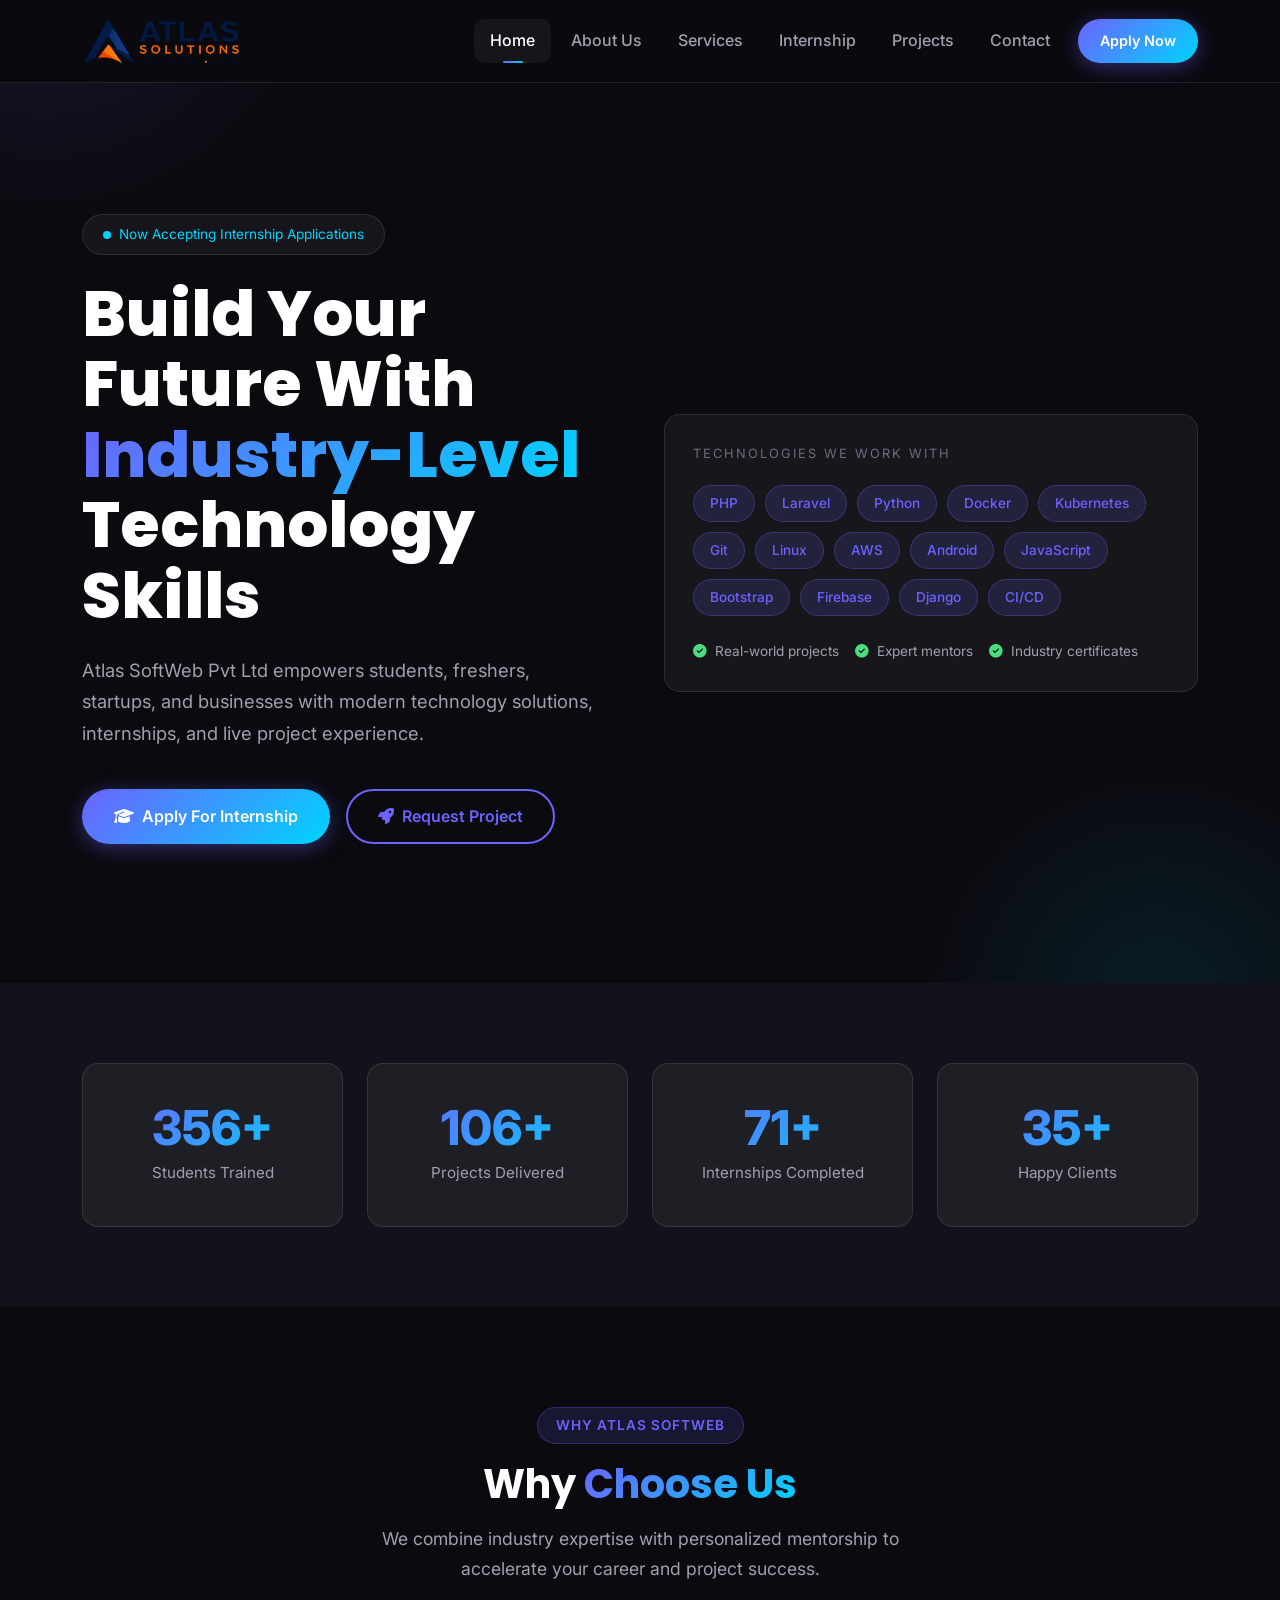
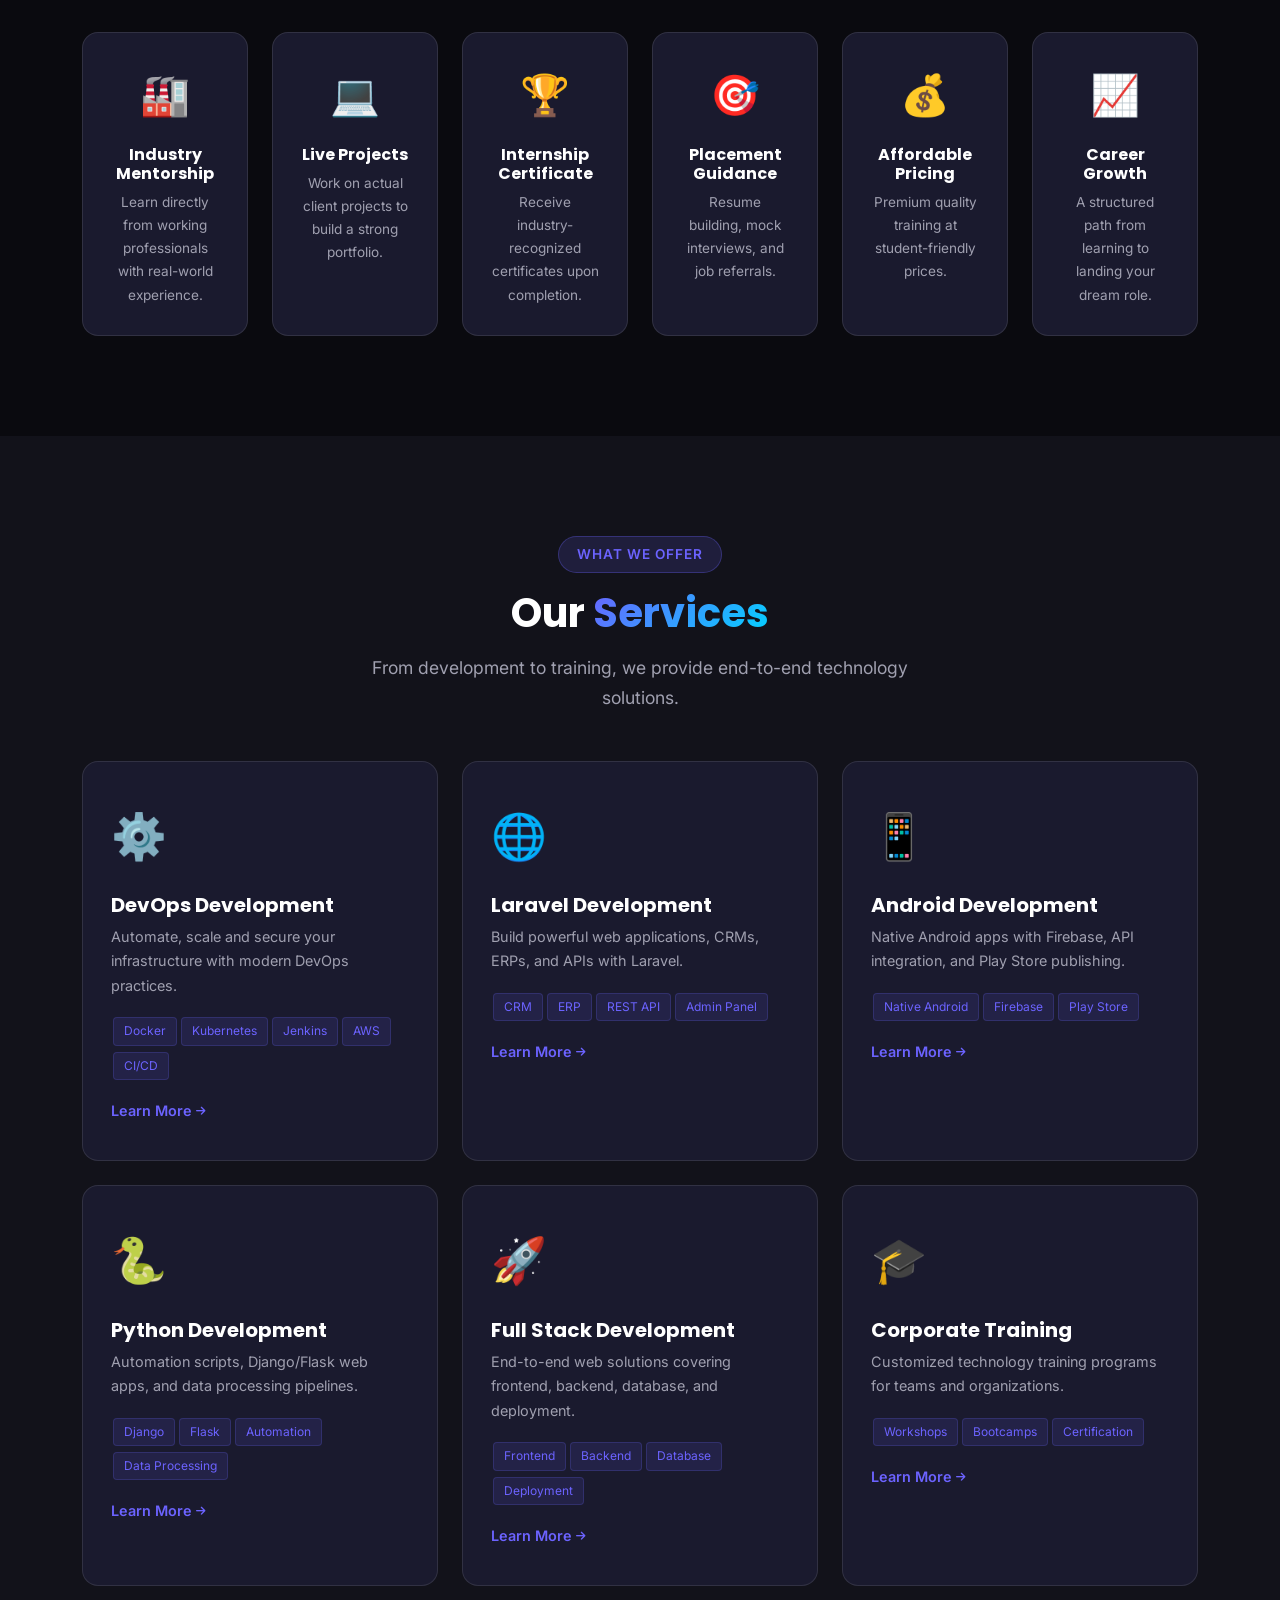
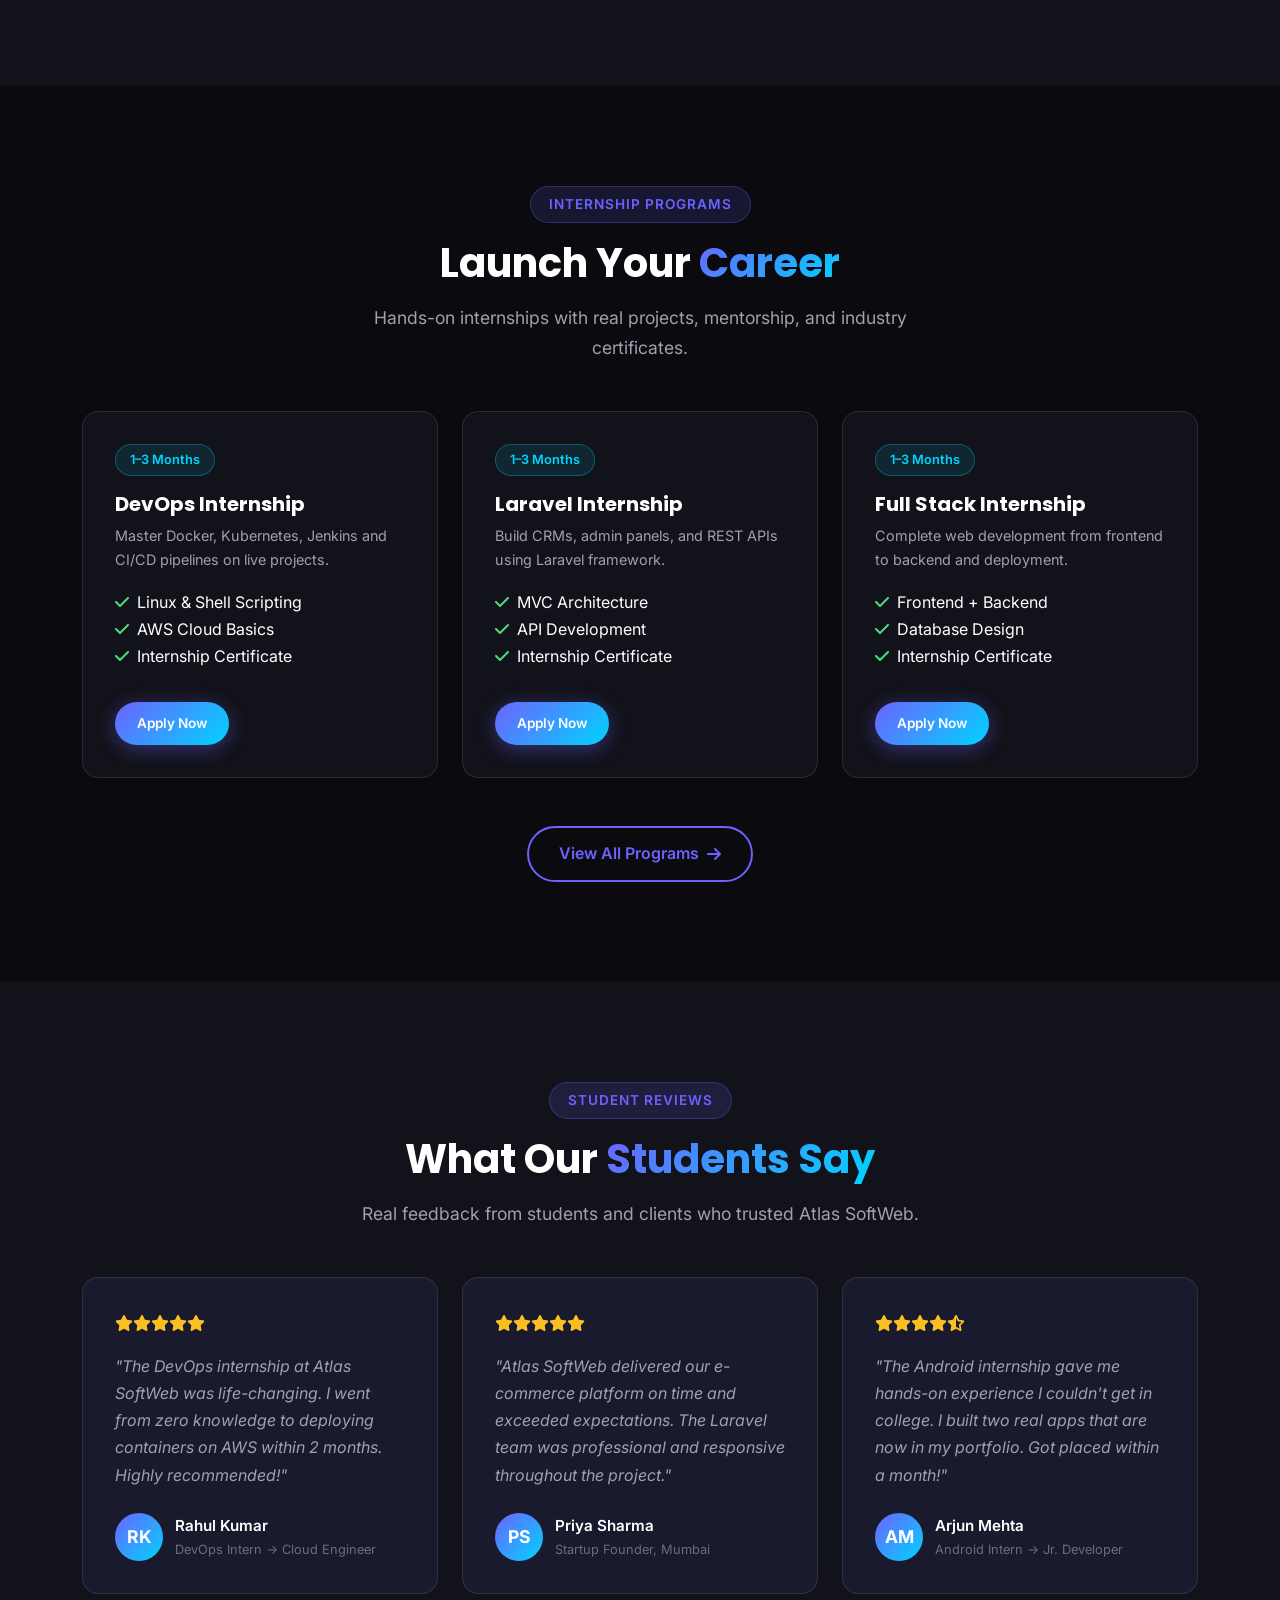
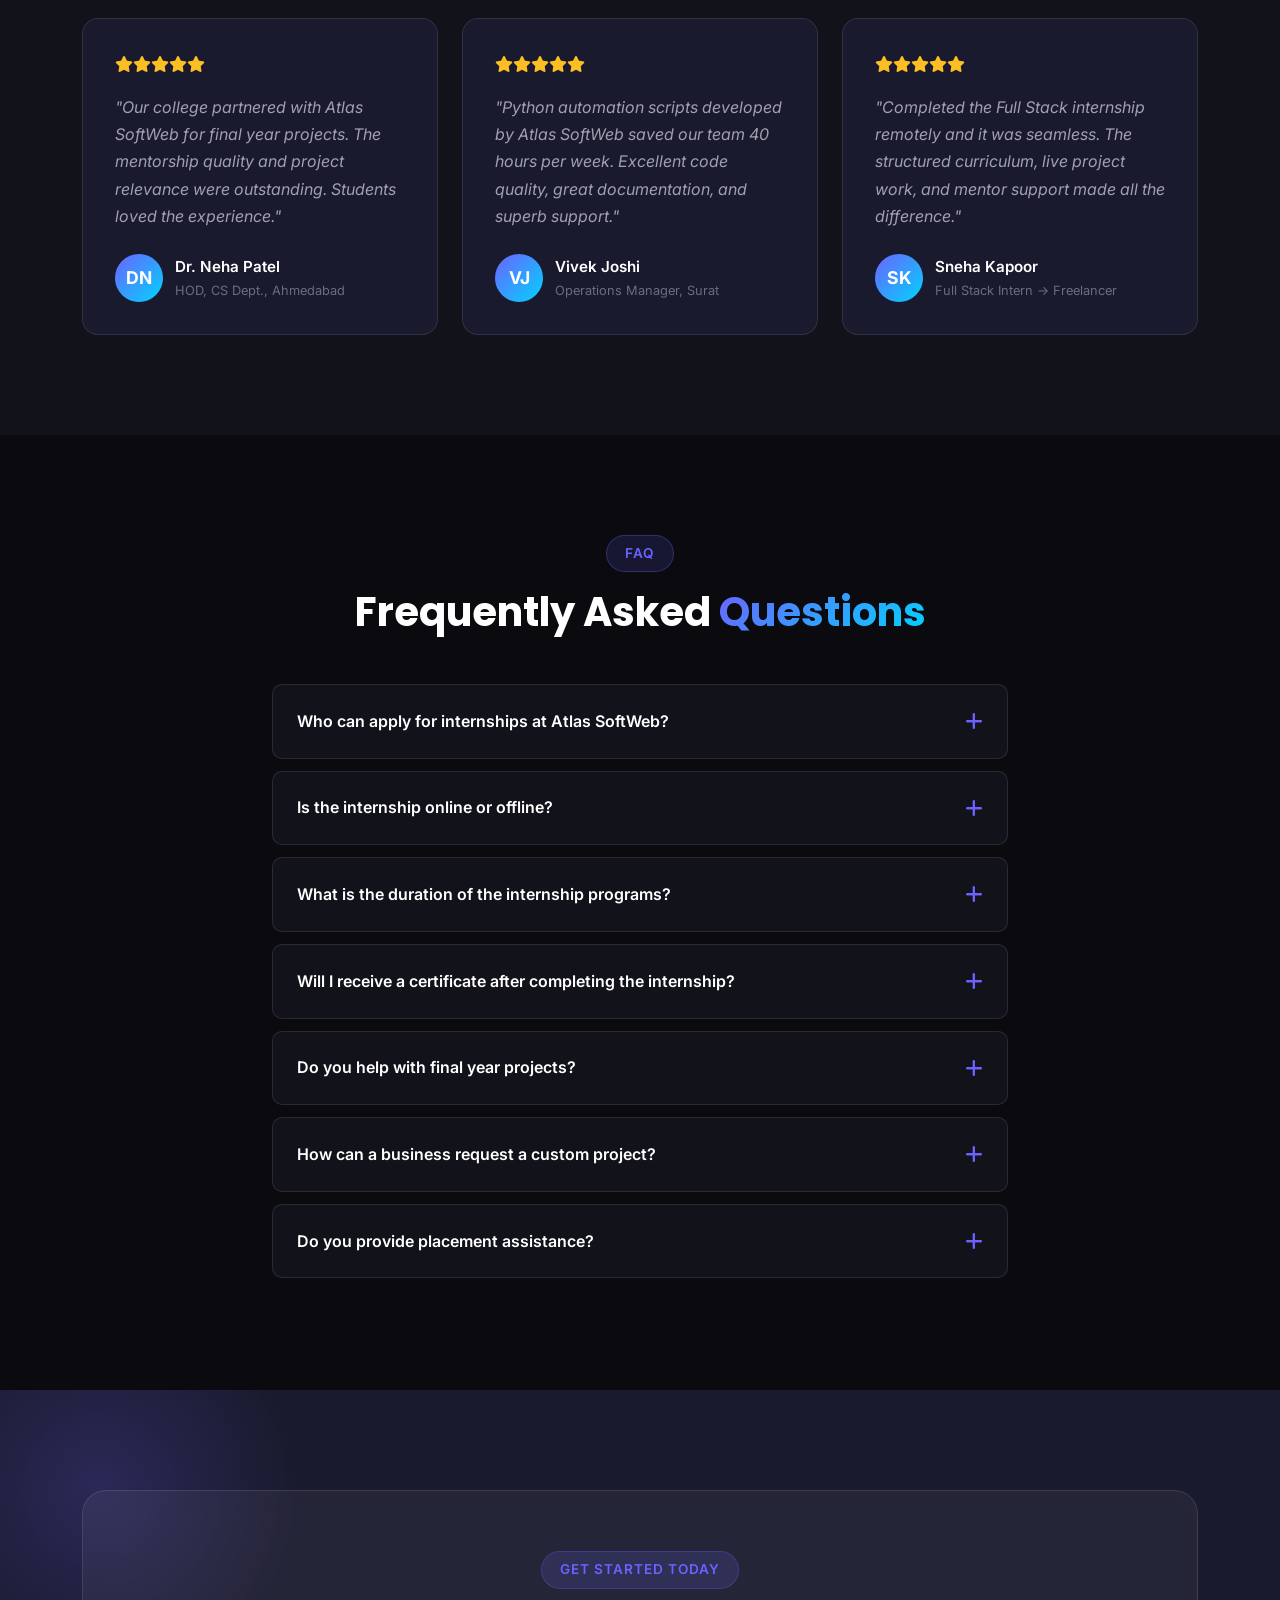
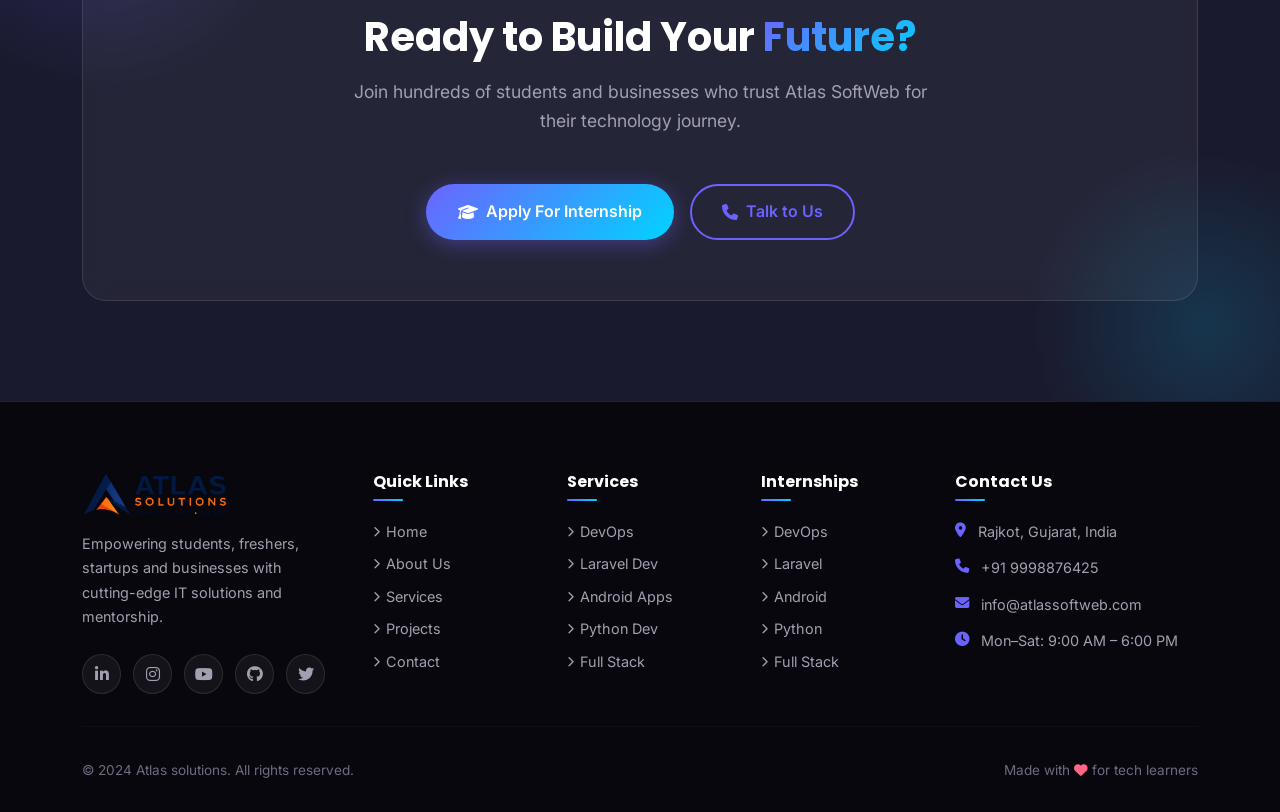
==== commit c9add738: "Update index.html" ====
--- a/index.html
+++ b/index.html
@@ -435,15 +435,15 @@
       </div>
       <div class="col-lg-3 col-md-6">
         <h6 class="footer-heading">Contact Us</h6>
-        <div class="footer-contact-item"><i class="fas fa-map-marker-alt"></i><span>Surat, Gujarat, India</span></div>
-        <div class="footer-contact-item"><i class="fas fa-phone"></i><span>+91 XXXXX XXXXX</span></div>
+        <div class="footer-contact-item"><i class="fas fa-map-marker-alt"></i><span>Rajkot, Gujarat, India</span></div>
+        <div class="footer-contact-item"><i class="fas fa-phone"></i><span>+91 9998876425</span></div>
         <div class="footer-contact-item"><i class="fas fa-envelope"></i><span>info@atlassoftweb.com</span></div>
         <div class="footer-contact-item"><i class="fas fa-clock"></i><span>Mon–Sat: 9:00 AM – 6:00 PM</span></div>
       </div>
     </div>
     <hr class="footer-divider" />
     <div class="d-flex flex-wrap justify-content-between align-items-center footer-bottom">
-      <p class="mb-0">© 2024 Atlas SoftWeb Pvt Ltd. All rights reserved.</p>
+      <p class="mb-0">© 2024 Atlas solutions. All rights reserved.</p>
       <p class="mb-0">Made with <i class="fas fa-heart" style="color:var(--accent);"></i> for tech learners</p>
     </div>
   </div>
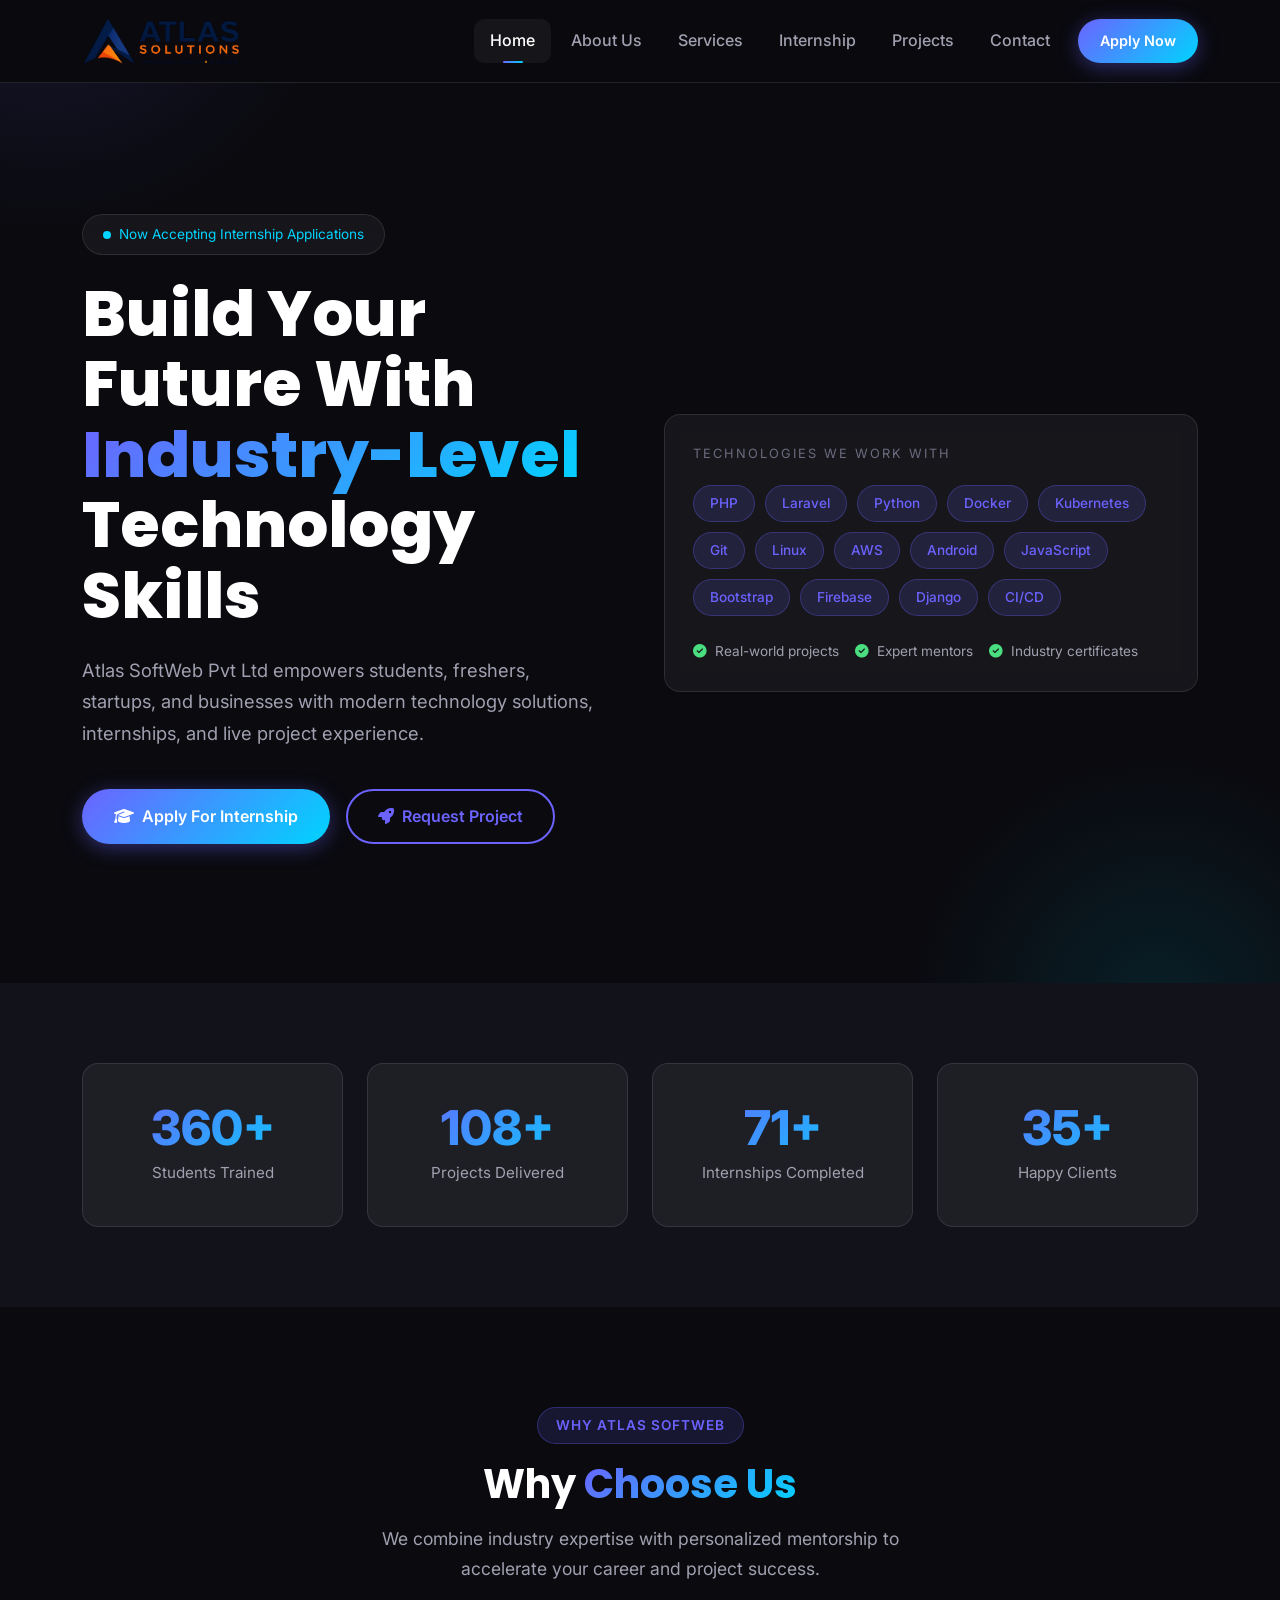
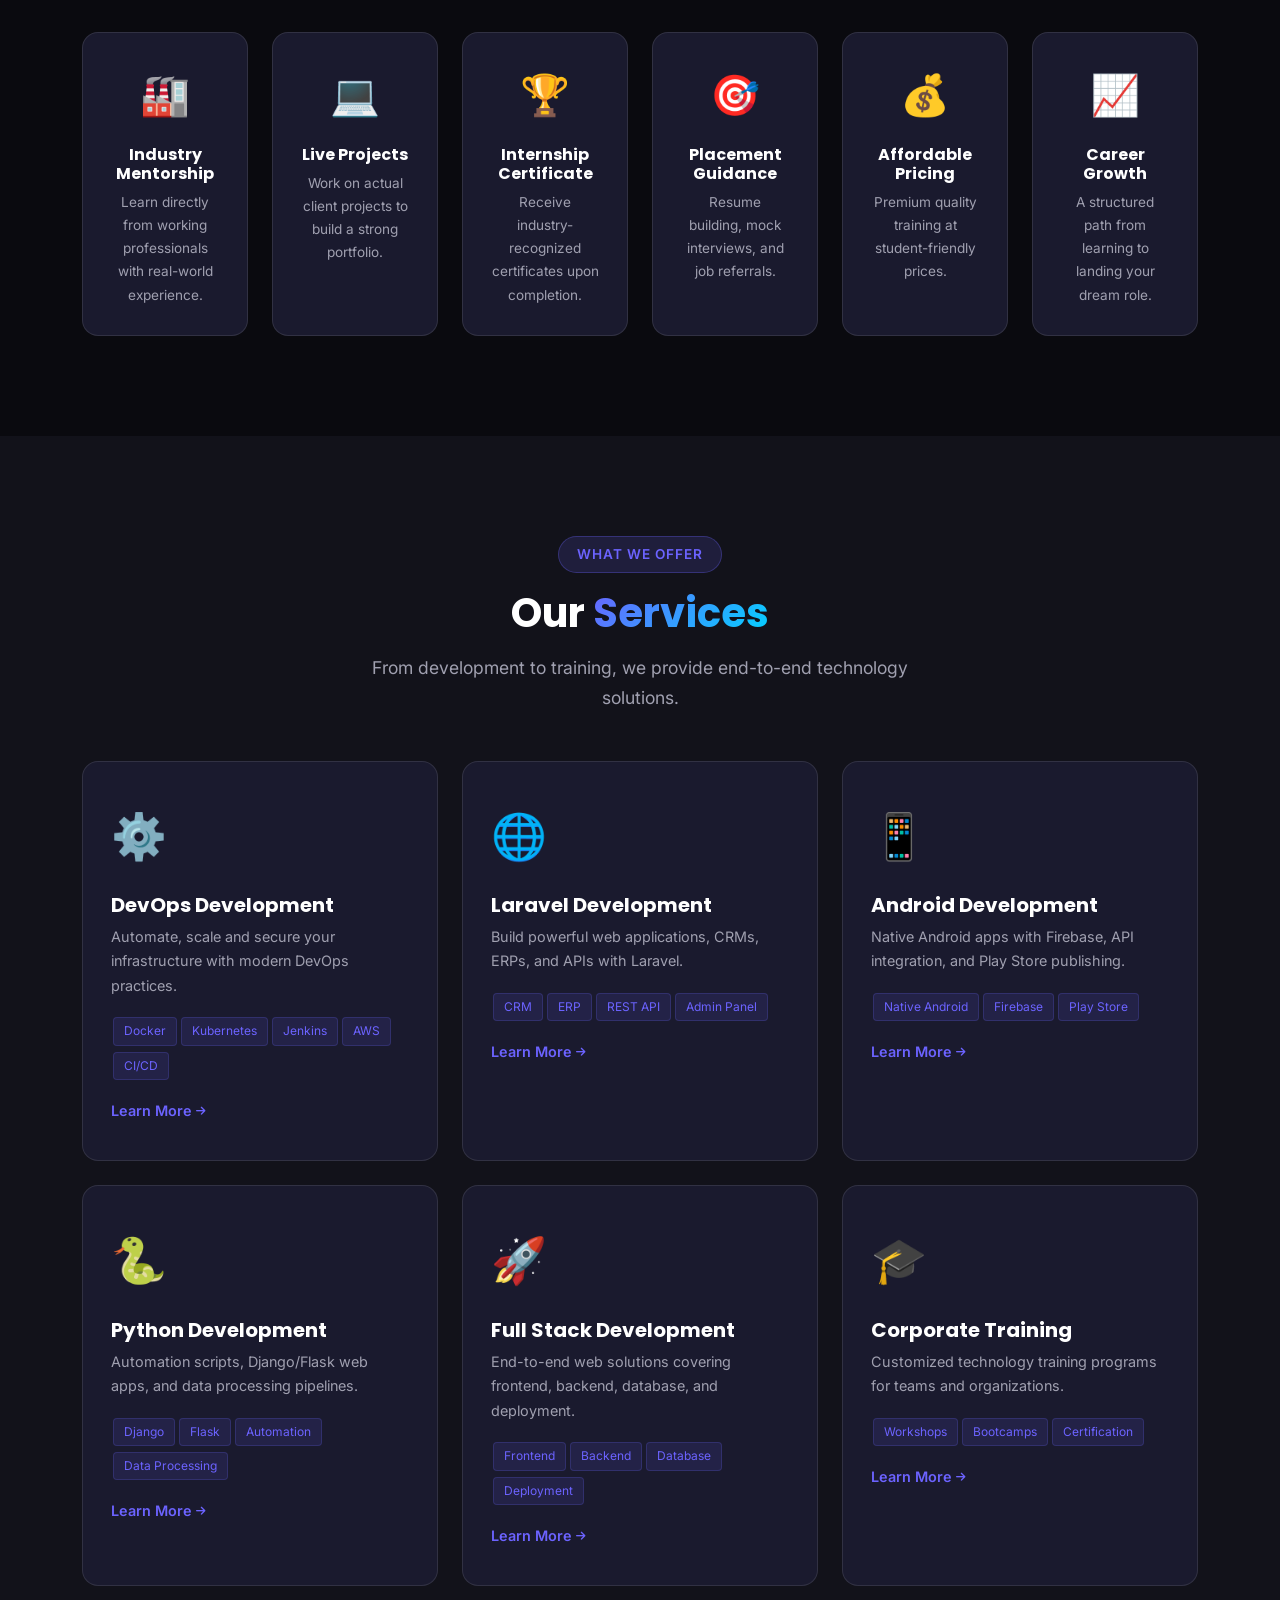
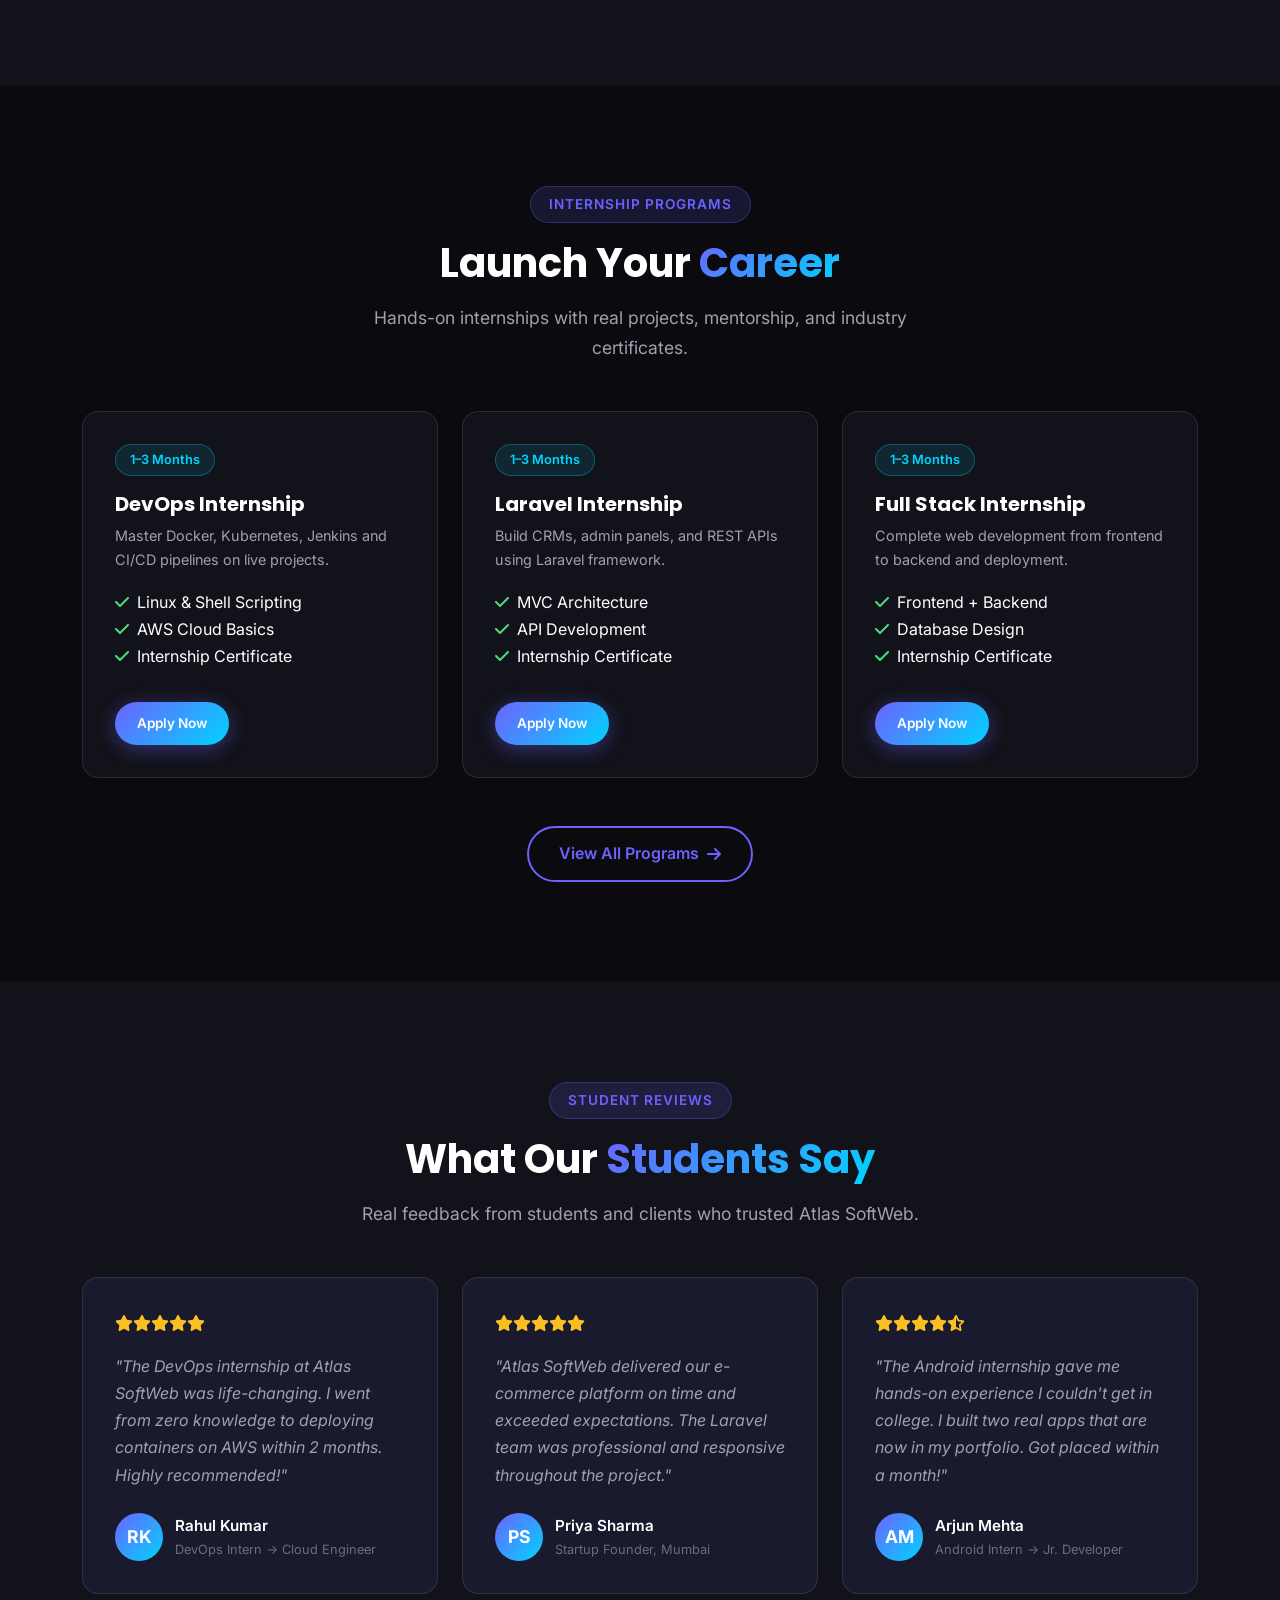
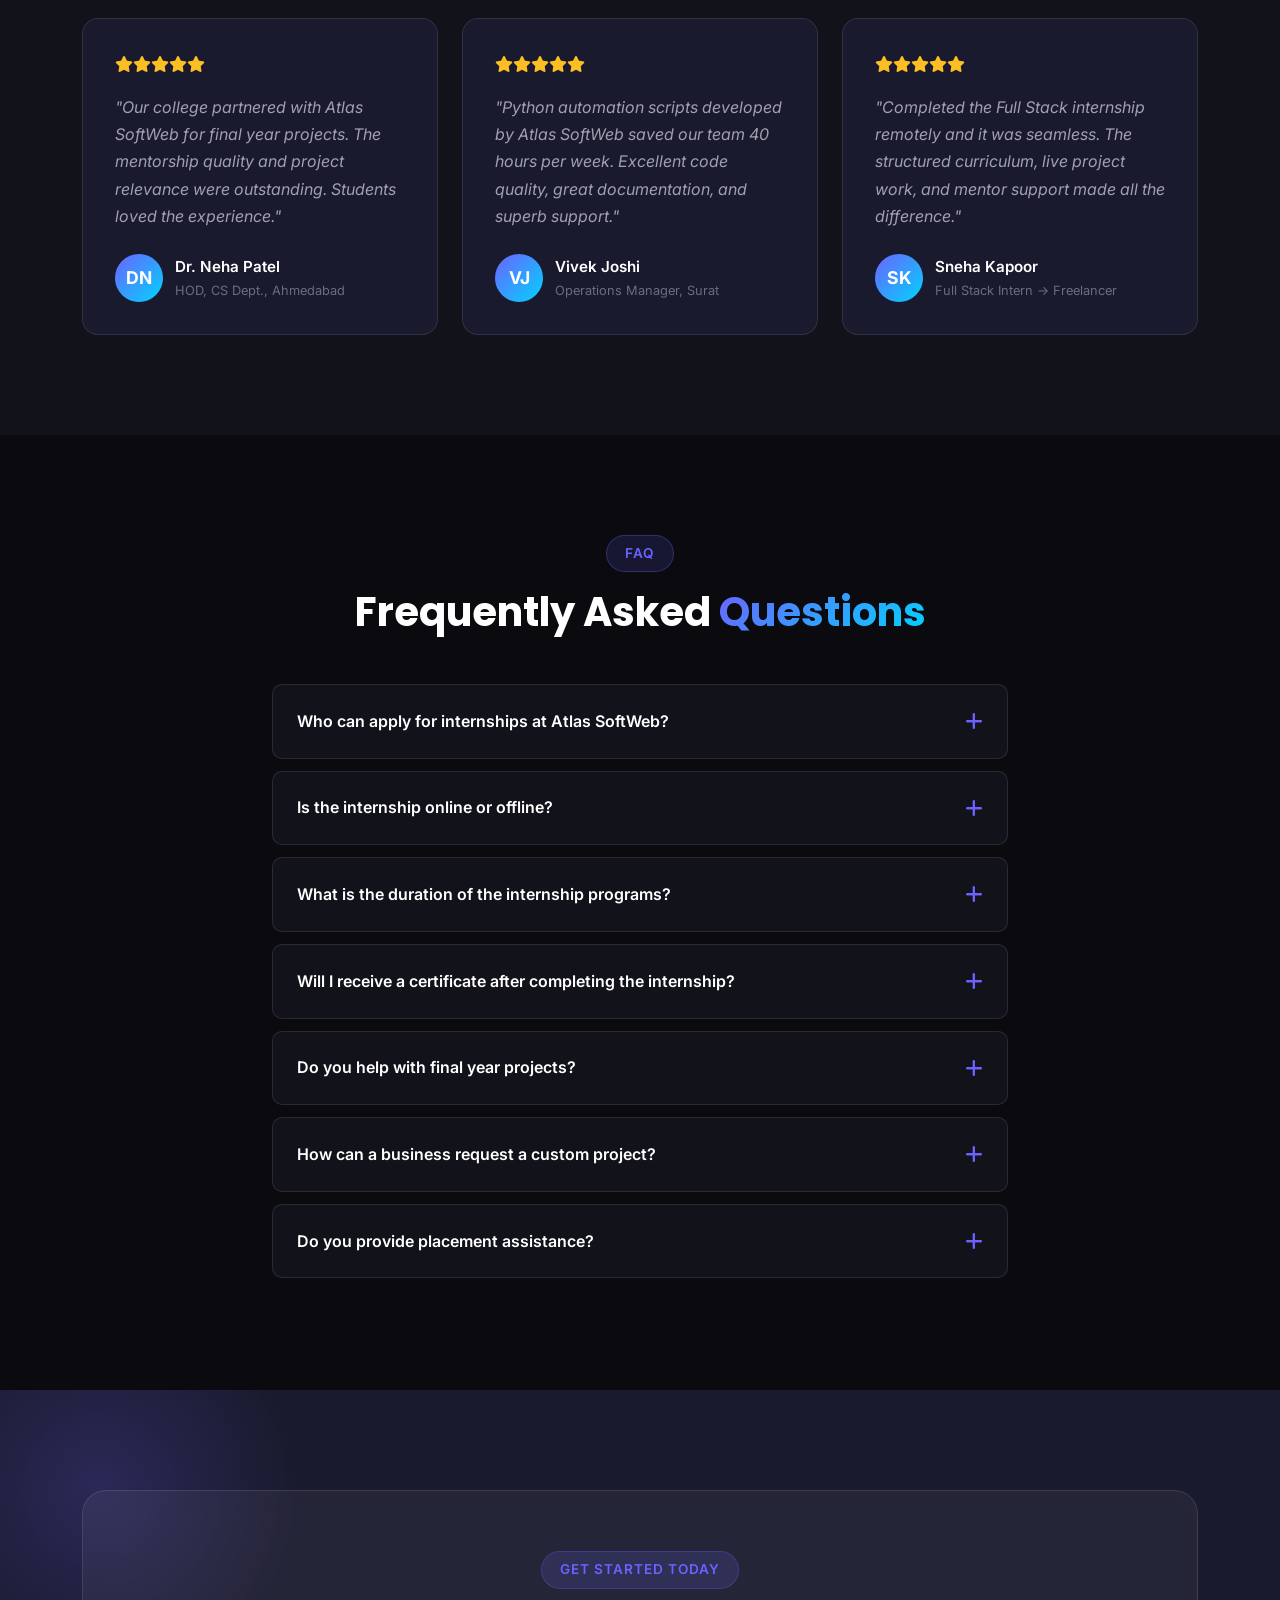
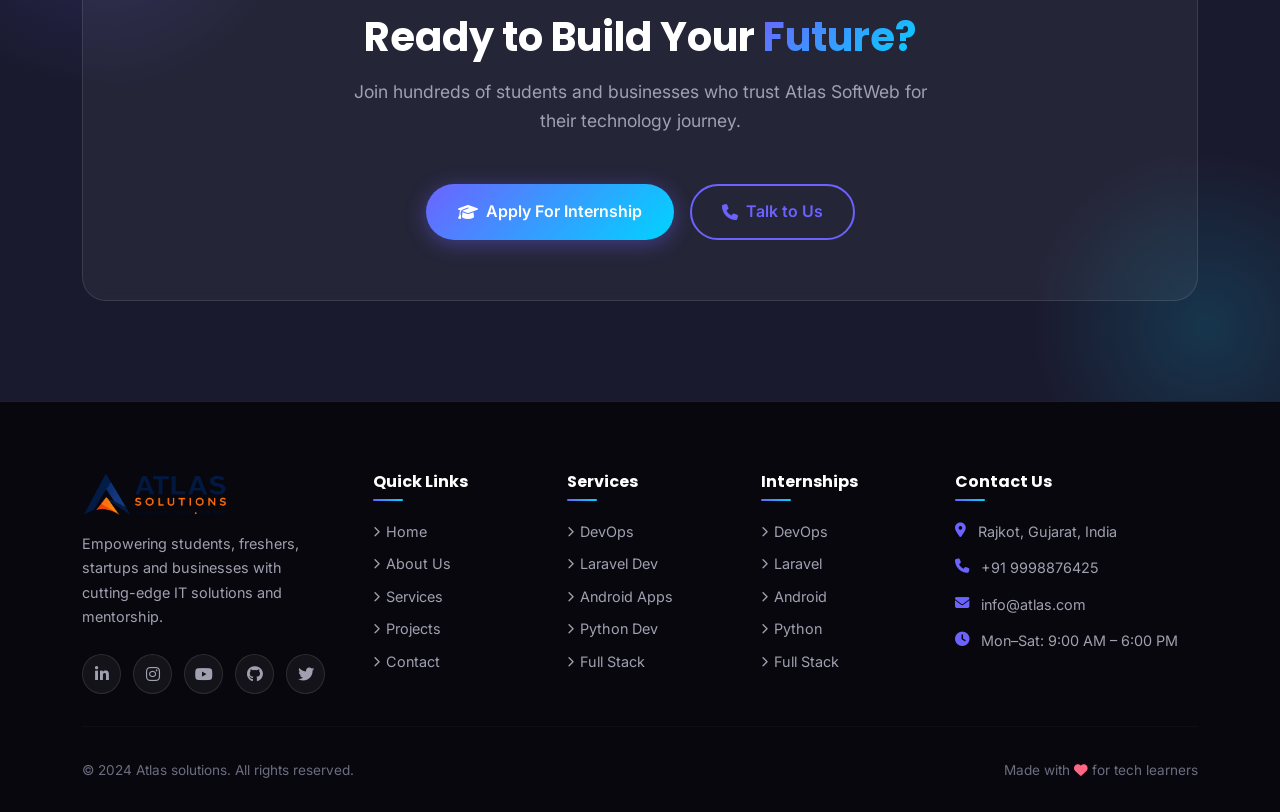
==== commit 4fe1280f: "Update index.html" ====
--- a/index.html
+++ b/index.html
@@ -437,7 +437,7 @@
         <h6 class="footer-heading">Contact Us</h6>
         <div class="footer-contact-item"><i class="fas fa-map-marker-alt"></i><span>Rajkot, Gujarat, India</span></div>
         <div class="footer-contact-item"><i class="fas fa-phone"></i><span>+91 9998876425</span></div>
-        <div class="footer-contact-item"><i class="fas fa-envelope"></i><span>info@atlassoftweb.com</span></div>
+        <div class="footer-contact-item"><i class="fas fa-envelope"></i><span>info@atlas.com</span></div>
         <div class="footer-contact-item"><i class="fas fa-clock"></i><span>Mon–Sat: 9:00 AM – 6:00 PM</span></div>
       </div>
     </div>
